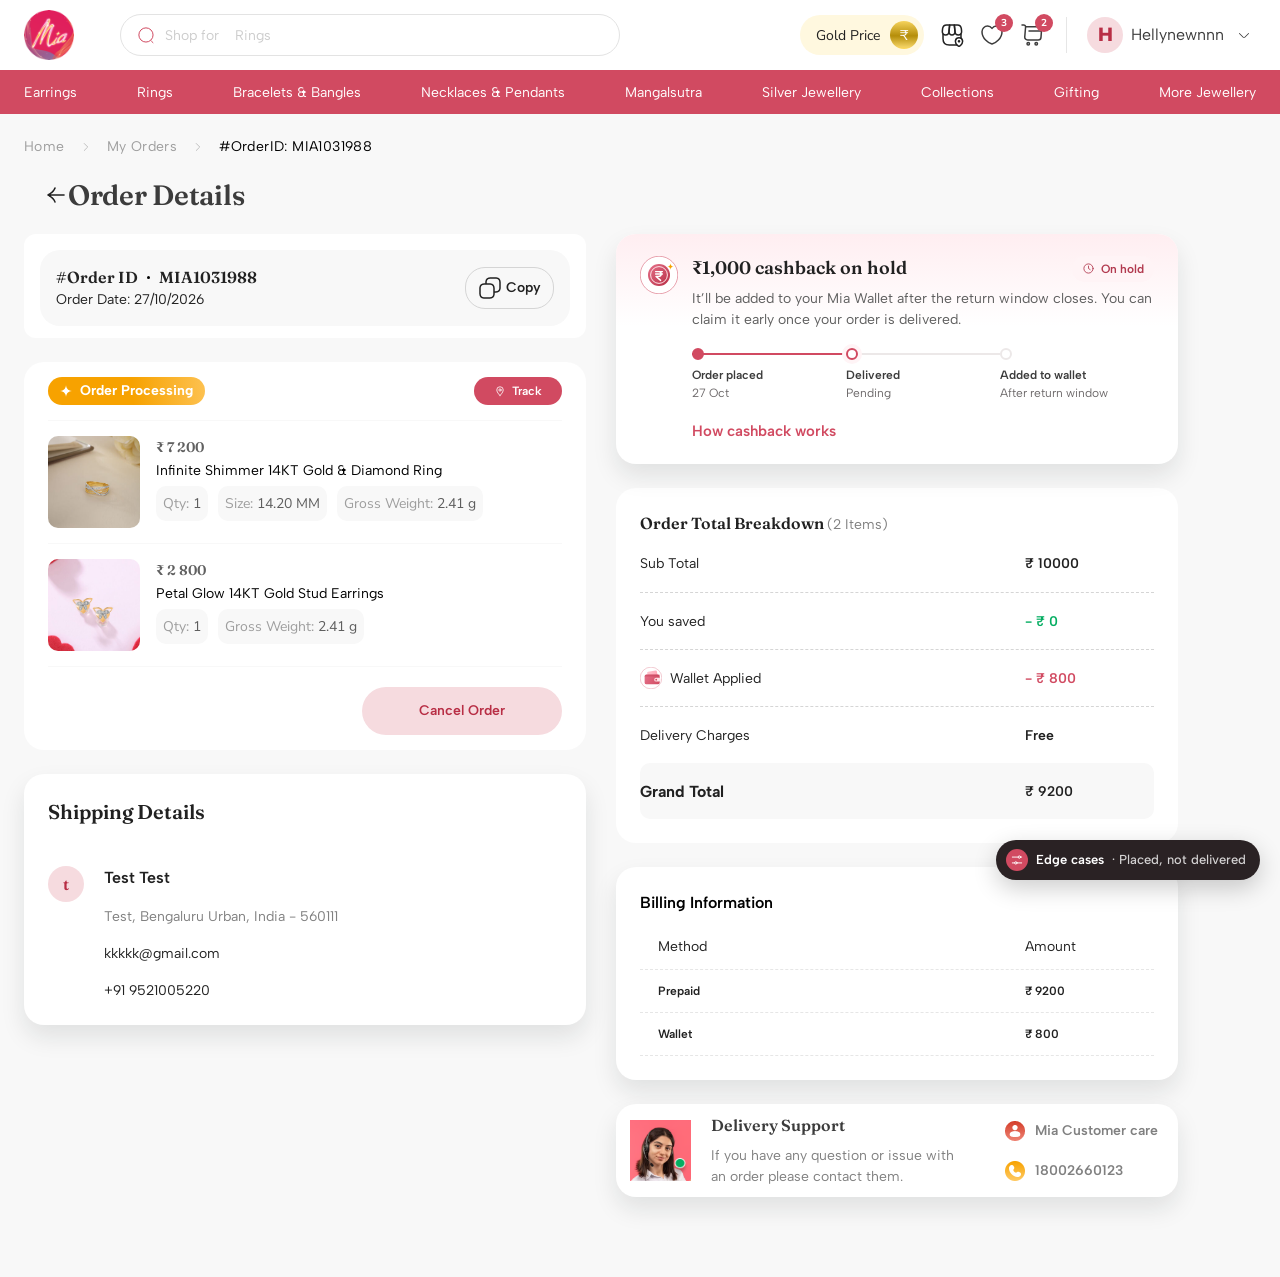
==== order-details.html @ 60a7fd8e "Add Mia Wallet and Cashback UI prototype (manual claim) Static HTML/CSS/JS prototype of the wallet a" ====
<!doctype html>
<html lang="en-IN">
<head>
  <meta charset="utf-8">
  <meta name="viewport" content="width=device-width, initial-scale=1, viewport-fit=cover">
  <title>Order details · Mia Wallet prototype</title>
  <link rel="preconnect" href="https://fonts.googleapis.com">
  <link rel="preconnect" href="https://fonts.gstatic.com" crossorigin>
  <link rel="stylesheet" href="assets/css/mia.css">
  <link rel="stylesheet" href="assets/css/site.css">
</head>
<body>
  <script src="assets/js/core.js"></script>
  <script src="assets/js/components.js"></script>
  <script src="assets/js/orders-data.js"></script>
  <script src="assets/js/pages/order-details.js"></script>
</body>
</html>
---- assets/css/mia.css ----
/* Mia Wallet & Cashback — UI prototype styles
   Tokens derived from stg.miabytanishq.com, flattened for a cleaner look. */

@import url("https://fonts.googleapis.com/css2?family=Albert+Sans:wght@400;500;600;700&family=Fraunces:opsz,wght@9..144,500;9..144,600&display=swap");

:root {
  --rose: #d14a61;
  --rose-700: #b23a4f;
  --rose-100: #ffe3e7;
  --rose-50: #fff4f6;

  --ink: #222222;
  --ink-2: #3c3c3c;
  --muted: #6e6a6b;
  --faint: #9a9596;
  --line: #ece8e8;
  --line-2: #f3f0f0;
  --canvas: #f8f8f8;
  --surface: #ffffff;

  --pos: #23744a;
  --pos-bg: #e9f5ee;
  --warn: #8a5a00;
  --warn-bg: #fdf3df;
  --warn-line: #f2dcae;
  --mute: #77716f;
  --mute-bg: #f1efee;
  --err: #c0292f;
  --err-bg: #fdeced;

  --f-display: "Fraunces", Georgia, serif;
  --f-ui: "Albert Sans", system-ui, -apple-system, "Segoe UI", sans-serif;

  --r-card: 20px;
  --r-inner: 14px;
  --r-pill: 999px;

  --s-1: 4px; --s-2: 8px; --s-3: 12px; --s-4: 16px; --s-5: 24px; --s-6: 32px; --s-7: 48px;

  --ease-out: cubic-bezier(.2, .8, .2, 1);
  --ease-in: cubic-bezier(.4, 0, 1, 1);
}

*, *::before, *::after { box-sizing: border-box; }
html { -webkit-text-size-adjust: 100%; }
body {
  margin: 0;
  font-family: var(--f-ui);
  font-size: 15px;
  line-height: 1.5;
  color: var(--ink);
  background: var(--canvas);
  font-feature-settings: "tnum" 0;
  -webkit-font-smoothing: antialiased;
}
img { max-width: 100%; display: block; }
a { color: var(--rose); text-decoration: none; }
a:hover { text-decoration: underline; text-underline-offset: 3px; }
button { font: inherit; color: inherit; }
:focus-visible { outline: 2px solid var(--rose); outline-offset: 2px; border-radius: 6px; }
.num { font-variant-numeric: tabular-nums; }
.sr-only { position: absolute; width: 1px; height: 1px; overflow: hidden; clip: rect(0 0 0 0); white-space: nowrap; }

h1, h2, h3, .display { font-family: var(--f-display); font-weight: 600; color: var(--ink-2); margin: 0; letter-spacing: -0.01em; }
h1 { font-size: 28px; line-height: 1.2; }
h2 { font-size: 20px; line-height: 1.3; }
h3 { font-size: 16px; line-height: 1.35; }
p { margin: 0; }
.eyebrow { font-size: 11px; font-weight: 600; letter-spacing: .12em; text-transform: uppercase; color: var(--muted); }
.muted { color: var(--muted); }
.faint { color: var(--faint); }
.small { font-size: 13px; }
.xs { font-size: 12px; }
.strong { font-weight: 600; }

/* ---------- Header ---------- */
.hdr { background: var(--surface); border-bottom: 1px solid var(--line); position: sticky; top: 0; z-index: 40; }
.hdr__in { max-width: 1240px; margin: 0 auto; padding: 12px 24px; display: flex; align-items: center; gap: 24px; }
.logo { display: inline-flex; align-items: center; justify-content: center; width: 44px; height: 44px; border-radius: 50%; background: var(--rose); color: #fff; font-family: var(--f-display); font-style: italic; font-weight: 600; font-size: 19px; text-decoration: none !important; flex: none; }
.hdr__search { flex: 1; max-width: 520px; display: flex; align-items: center; gap: 10px; height: 42px; padding: 0 16px; border: 1px solid var(--line); border-radius: var(--r-pill); color: var(--faint); font-size: 14px; }
.hdr__icons { margin-left: auto; display: flex; align-items: center; gap: 6px; }
.icon-btn { width: 42px; height: 42px; border-radius: 50%; display: inline-grid; place-items: center; border: 0; background: transparent; cursor: pointer; color: var(--ink-2); position: relative; }
.icon-btn:hover { background: var(--line-2); }
.icon-btn .dot { position: absolute; top: 6px; right: 6px; min-width: 16px; height: 16px; border-radius: 8px; background: var(--rose); color: #fff; font-size: 10px; font-weight: 700; display: grid; place-items: center; padding: 0 4px; }
.acct { position: relative; }
.acct__btn { display: flex; align-items: center; gap: 8px; height: 42px; padding: 0 8px 0 4px; border: 0; background: transparent; cursor: pointer; border-radius: var(--r-pill); }
.acct__btn:hover { background: var(--line-2); }
.avatar { width: 34px; height: 34px; border-radius: 50%; background: var(--rose-100); color: var(--rose); display: grid; place-items: center; font-weight: 600; }
.acct__menu { position: absolute; right: 0; top: calc(100% + 8px); width: 280px; background: var(--surface); border: 1px solid var(--line); border-radius: 16px; padding: 8px; box-shadow: 0 12px 32px rgba(23, 26, 33, .08); opacity: 0; visibility: hidden; transform: translateY(-4px); pointer-events: none; transition: opacity .15s var(--ease-out), transform .15s var(--ease-out), visibility 0s .15s; }
.acct__menu.is-open { opacity: 1; visibility: visible; transform: none; pointer-events: auto; transition-delay: 0s; }
.acct__menu a { display: flex; align-items: center; justify-content: space-between; gap: 12px; padding: 11px 12px; border-radius: 10px; color: var(--ink-2); font-size: 14px; text-decoration: none; }
.acct__menu a:hover { background: var(--canvas); }
.acct__menu hr { border: 0; border-top: 1px solid var(--line); margin: 6px 4px; }
.chip-bal { font-size: 13px; font-weight: 600; color: var(--rose); background: var(--rose-50); border-radius: var(--r-pill); padding: 2px 10px; font-variant-numeric: tabular-nums; }
.hdr__login { height: 40px; padding: 0 18px; border-radius: var(--r-pill); border: 1px solid var(--line); background: #fff; font-weight: 600; cursor: pointer; }

.navbar { background: var(--surface); border-bottom: 1px solid var(--line); }
.navbar__in { max-width: 1240px; margin: 0 auto; padding: 0 24px; display: flex; gap: 28px; height: 44px; align-items: center; overflow-x: auto; scrollbar-width: none; }
.navbar__in span { font-size: 14px; color: var(--ink-2); white-space: nowrap; }

/* ---------- Layout ---------- */
.wrap { max-width: 1240px; margin: 0 auto; padding: 20px 24px 96px; }
.crumbs { display: flex; gap: 8px; font-size: 13px; color: var(--muted); margin-bottom: 20px; flex-wrap: wrap; }
.crumbs a { color: var(--muted); }
.crumbs span[aria-current] { color: var(--ink-2); }
.acct-layout { display: grid; grid-template-columns: 300px 1fr; gap: 24px; align-items: start; }
.stack { display: grid; gap: 16px; }
.stack-sm { display: grid; gap: 8px; }
.row { display: flex; align-items: center; gap: 12px; }
.row-between { display: flex; align-items: center; justify-content: space-between; gap: 12px; }
.grid-2 { display: grid; grid-template-columns: 1.15fr 1fr; gap: 24px; align-items: start; }

/* Sidebar */
.side { background: var(--surface); border: 1px solid var(--line); border-radius: var(--r-card); padding: 16px; position: sticky; top: 92px; }
.hello { background: var(--rose); color: #fff; border-radius: 16px; padding: 18px 20px 22px; margin-bottom: 8px; }
.hello small { font-size: 13px; opacity: .85; }
.hello .display { color: #fff; font-size: 22px; margin-top: 2px; }
.side__nav a { display: flex; align-items: center; gap: 12px; padding: 13px 10px; border-radius: 12px; color: var(--ink-2); font-size: 15px; text-decoration: none; }
.side__nav a + a { border-top: 1px solid var(--line-2); }
.side__nav a:hover { background: var(--canvas); }
.side__nav a[aria-current="page"] { color: var(--rose); font-weight: 600; }
.side__nav .ico { width: 34px; height: 34px; border-radius: 50%; background: var(--rose-50); color: var(--rose); display: grid; place-items: center; flex: none; }
.side__nav .chip-bal { margin-left: auto; }
.m-acctnav { display: none; }

/* ---------- Cards ---------- */
.card { background: var(--surface); border: 1px solid var(--line); border-radius: var(--r-card); padding: 24px; }
.card--flush { padding: 0; overflow: hidden; }
.card__hd { display: flex; align-items: center; justify-content: space-between; gap: 12px; margin-bottom: 16px; }
.card__sec { padding: 20px 24px; }
.card__sec + .card__sec { border-top: 1px solid var(--line-2); }
.divider { border: 0; border-top: 1px solid var(--line-2); margin: 16px 0; }
.page-title { display: flex; align-items: center; justify-content: space-between; gap: 16px; }

/* ---------- Buttons ---------- */
.btn { display: inline-flex; align-items: center; justify-content: center; gap: 8px; height: 46px; padding: 0 24px; border-radius: var(--r-pill); border: 1px solid transparent; font-family: var(--f-ui); font-size: 15px; font-weight: 600; cursor: pointer; text-decoration: none !important; transition: background-color .15s var(--ease-out), color .15s var(--ease-out), border-color .15s var(--ease-out), transform .1s; white-space: nowrap; }
.btn:active { transform: scale(.985); }
.btn--primary { background: var(--rose); color: #fff; }
.btn--primary:hover { background: var(--rose-700); }
.btn--soft { background: var(--rose-100); color: var(--rose); }
.btn--soft:hover { background: #ffd5db; }
.btn--ghost { background: transparent; color: var(--ink-2); border-color: var(--line); }
.btn--ghost:hover { border-color: #d9d3d3; background: var(--canvas); }
.btn--block { width: 100%; }
.btn--sm { height: 36px; padding: 0 16px; font-size: 14px; }
.btn[disabled], .btn[aria-disabled="true"] { opacity: .45; cursor: not-allowed; transform: none; }
.btn .spin { width: 16px; height: 16px; border: 2px solid currentColor; border-right-color: transparent; border-radius: 50%; animation: spin .7s linear infinite; }
@keyframes spin { to { transform: rotate(360deg); } }
.link { background: none; border: 0; padding: 0; color: var(--rose); font-weight: 600; cursor: pointer; font-size: inherit; text-decoration: none; }
.link:hover { text-decoration: underline; text-underline-offset: 3px; }
.link--muted { color: var(--ink-2); }

/* ---------- Badges / chips ---------- */
.badge { display: inline-flex; align-items: center; gap: 6px; height: 26px; padding: 0 10px; border-radius: var(--r-pill); font-size: 12px; font-weight: 600; white-space: nowrap; }
.badge svg { width: 13px; height: 13px; }
.badge--neutral { background: var(--rose-50); color: var(--rose-700); }
.badge--pos { background: var(--pos-bg); color: var(--pos); }
.badge--warn { background: var(--warn-bg); color: var(--warn); }
.badge--mute { background: var(--mute-bg); color: var(--mute); }
.badge--info { background: #eef2f8; color: #3b5276; }
.badge--status { background: #fff3dc; color: #a05b00; }
.tag { display: inline-flex; align-items: center; height: 22px; padding: 0 8px; border-radius: 6px; font-size: 11px; font-weight: 700; letter-spacing: .02em; }
.tag--wallet { background: var(--rose); color: #fff; }
.tag--offer { background: #f3ecff; color: #6a3fb5; }
.tag--disc { background: var(--pos-bg); color: var(--pos); }
.tag--coupon { background: #eef2f8; color: #3b5276; }
.tag--plain { background: var(--mute-bg); color: var(--mute); }

/* ---------- Notices ---------- */
.note { display: flex; gap: 10px; align-items: flex-start; padding: 12px 14px; border-radius: var(--r-inner); font-size: 14px; line-height: 1.45; }
.note svg { flex: none; width: 18px; height: 18px; margin-top: 1px; }
.note--info { background: var(--canvas); color: var(--ink-2); }
.note--warn { background: var(--warn-bg); color: #6b4600; }
.note--pos { background: var(--pos-bg); color: #1c5c3b; }
.note--err { background: var(--err-bg); color: #8f1f24; }
.note--rose { background: var(--rose-50); color: var(--ink-2); }
.note .x { margin-left: auto; background: none; border: 0; cursor: pointer; color: inherit; opacity: .6; padding: 0 2px; }

/* ---------- Key-value lines ---------- */
.kv { display: flex; justify-content: space-between; align-items: baseline; gap: 16px; padding: 12px 0; font-size: 15px; }
.kv + .kv { border-top: 1px dashed var(--line); }
.kv dt, .kv .k { color: var(--ink-2); }
.kv dd, .kv .v { margin: 0; font-variant-numeric: tabular-nums; font-weight: 500; text-align: right; }
.kv--total { background: var(--canvas); border-radius: 12px; padding: 14px 16px; margin-top: 8px; border: 0 !important; font-weight: 600; }
.kv--total .v { font-weight: 700; font-size: 17px; }
.kv .v.pos { color: var(--pos); }
.kv .v.rose { color: var(--rose); }

/* ---------- Money hero ---------- */
.money-xl { font-family: var(--f-display); font-weight: 600; font-size: 44px; line-height: 1.05; letter-spacing: -0.02em; color: var(--ink); font-variant-numeric: tabular-nums; }
.money-lg { font-family: var(--f-display); font-weight: 600; font-size: 24px; letter-spacing: -0.01em; font-variant-numeric: tabular-nums; }

/* ---------- Wallet page ---------- */
.w-hero { display: grid; grid-template-columns: 1fr auto; gap: 24px; align-items: end; }
.w-hero__meta { display: flex; gap: 24px; flex-wrap: wrap; }
.w-stat { padding-left: 16px; border-left: 1px solid var(--line); }
.w-stat .money-lg { font-size: 20px; }
.secure { display: inline-flex; align-items: center; gap: 6px; font-size: 11px; font-weight: 700; letter-spacing: .14em; color: var(--pos); }
.tabs { display: flex; gap: 4px; padding: 4px; background: var(--canvas); border-radius: var(--r-pill); width: max-content; max-width: 100%; }
.tab { height: 40px; padding: 0 18px; border: 0; border-radius: var(--r-pill); background: transparent; cursor: pointer; font-weight: 600; font-size: 14px; color: var(--muted); white-space: nowrap; }
.tab[aria-selected="true"] { background: var(--surface); color: var(--ink); box-shadow: 0 1px 2px rgba(0,0,0,.06), 0 0 0 1px var(--line); }
.list { list-style: none; margin: 0; padding: 0; }
.li { display: flex; align-items: center; gap: 14px; padding: 14px 0; }
.li + .li { border-top: 1px solid var(--line-2); }
.li__ico { width: 40px; height: 40px; border-radius: 12px; display: grid; place-items: center; flex: none; background: var(--canvas); color: var(--ink-2); }
.li__ico.pos { background: var(--pos-bg); color: var(--pos); }
.li__ico.rose { background: var(--rose-50); color: var(--rose); }
.li__ico.warn { background: var(--warn-bg); color: var(--warn); }
.li__ico.mute { background: var(--mute-bg); color: var(--mute); }
.li__main { flex: 1; min-width: 0; }
.li__title { font-weight: 600; font-size: 15px; color: var(--ink); }
.li__sub { font-size: 13px; color: var(--muted); margin-top: 2px; }
.li__end { text-align: right; flex: none; }
.amt { font-weight: 600; font-variant-numeric: tabular-nums; white-space: nowrap; }
.amt.pos { color: var(--pos); }
.amt.mute { color: var(--faint); text-decoration: line-through; text-decoration-thickness: 1px; }
.sec-hd { display: flex; align-items: baseline; justify-content: space-between; gap: 12px; }
.sec-hd h2 { font-size: 18px; }
.pending-group { border: 1px solid var(--line); border-radius: 16px; padding: 4px 16px; }
.pending-group--warn { border-color: var(--warn-line); background: #fffcf6; }
.empty { text-align: center; padding: 48px 24px; }
.empty__art { width: 96px; height: 96px; margin: 0 auto 16px; border-radius: 50%; background: var(--rose-50); display: grid; place-items: center; color: var(--rose); }
.empty__art svg { width: 44px; height: 44px; }
.acc { border-top: 1px solid var(--line-2); }
.acc summary { list-style: none; cursor: pointer; display: flex; align-items: center; justify-content: space-between; padding: 16px 0; font-weight: 600; }
.acc summary::-webkit-details-marker { display: none; }
.acc summary svg { transition: transform .2s var(--ease-out); }
.acc[open] summary svg { transform: rotate(180deg); }
.acc dl { margin: 0 0 12px; display: grid; gap: 12px; }
.acc dt { font-weight: 600; font-size: 14px; }
.acc dd { margin: 2px 0 0; font-size: 14px; color: var(--muted); }

/* Credit rows */
.credit { display: grid; grid-template-columns: 1fr auto; gap: 4px 16px; padding: 16px 0; }
.credit + .credit { border-top: 1px solid var(--line-2); }
.credit--projected { opacity: .7; }
.credit--projected .money-lg { color: var(--muted); }
.credit--expired .money-lg { color: var(--faint); }
.bar { height: 4px; background: var(--line-2); border-radius: 2px; overflow: hidden; margin-top: 8px; grid-column: 1 / -1; }
.bar i { display: block; height: 100%; background: var(--rose); border-radius: 2px; }

/* ---------- Cashback block (order details) ---------- */
.cb { border-radius: var(--r-card); padding: 20px; border: 1px solid var(--line); background: var(--surface); }
.cb__hd { display: flex; align-items: flex-start; gap: 14px; }
.cb__ico { width: 44px; height: 44px; border-radius: 14px; display: grid; place-items: center; flex: none; }
.cb--hold .cb__ico { background: var(--rose-50); color: var(--rose); }
.cb--paused { background: #fffcf6; border-color: var(--warn-line); }
.cb--paused .cb__ico { background: var(--warn-bg); color: var(--warn); }
.cb--credited .cb__ico { background: var(--pos-bg); color: var(--pos); }
.cb--voided .cb__ico { background: var(--mute-bg); color: var(--mute); }
.cb__title { font-family: var(--f-display); font-weight: 600; font-size: 19px; color: var(--ink); }
.cb__body { margin-top: 4px; color: var(--muted); font-size: 14px; }
.cb__actions { display: flex; gap: 12px; align-items: center; margin-top: 16px; flex-wrap: wrap; padding-left: 58px; }
.timeline { display: grid; grid-template-columns: repeat(3, 1fr); gap: 0; margin: 18px 0 2px; padding-left: 58px; }
.tl { position: relative; padding-top: 18px; font-size: 12px; color: var(--muted); }
.tl::before { content: ""; position: absolute; top: 5px; left: 0; right: 0; height: 2px; background: var(--line); }
.tl::after { content: ""; position: absolute; top: 0; left: 0; width: 12px; height: 12px; border-radius: 50%; background: var(--surface); border: 2px solid var(--line); }
.tl.done::before, .tl.done::after { background: var(--rose); border-color: var(--rose); }
.tl.now::after { background: var(--surface); border-color: var(--rose); box-shadow: 0 0 0 4px var(--rose-50); }
.tl:last-child::before { right: auto; width: 0; }
.tl b { display: block; color: var(--ink-2); font-weight: 600; }

/* ---------- Order cards ---------- */
.ocard { background: var(--surface); border: 1px solid var(--line); border-radius: var(--r-card); overflow: hidden; }
.ocard__top { display: flex; gap: 16px; padding: 20px; align-items: center; }
.thumb { width: 72px; height: 72px; border-radius: 12px; flex: none; background: linear-gradient(135deg, #f6e6e2, #ead1cb); display: grid; place-items: center; color: #b78b7e; overflow: hidden; }
.thumb svg { width: 34px; height: 34px; opacity: .7; }
.thumb--lg { width: 88px; height: 88px; }
.thumb--silver { background: linear-gradient(135deg, #eef0f2, #d9dde2); color: #8a929b; }
.thumb--coin { background: linear-gradient(135deg, #fbefd2, #f0d79a); color: #b48a2a; }
.ocard__cb { display: flex; align-items: center; gap: 10px; padding: 12px 20px; background: var(--canvas); font-size: 14px; border-top: 1px solid var(--line-2); flex-wrap: wrap; }
.ocard__cb svg { width: 16px; height: 16px; flex: none; }
.ocard__ft { display: flex; justify-content: flex-end; padding: 12px 20px; border-top: 1px solid var(--line-2); }
.spec-pill { display: inline-flex; align-items: center; height: 30px; padding: 0 12px; border-radius: 10px; background: var(--canvas); font-size: 13px; color: var(--muted); }
.spec-pill b { color: var(--ink-2); font-weight: 500; margin-left: 4px; }
.item { display: flex; gap: 16px; padding: 16px 0; }
.item + .item { border-top: 1px solid var(--line-2); }
.item__main { flex: 1; min-width: 0; }
.item__name { font-size: 15px; color: var(--ink); }
.item__price { font-family: var(--f-display); font-weight: 600; font-size: 16px; }

/* ---------- Cart ---------- */
.ctile { display: flex; gap: 16px; padding: 18px; background: var(--surface); border: 1px solid var(--line); border-radius: var(--r-card); }
.ctile__img { width: 112px; height: 112px; border-radius: 14px; }
.qty { display: inline-flex; align-items: center; gap: 4px; border: 1px solid var(--line); border-radius: var(--r-pill); padding: 2px; }
.qty button { width: 32px; height: 32px; border-radius: 50%; border: 0; background: transparent; cursor: pointer; font-size: 18px; color: var(--ink-2); }
.qty button:hover { background: var(--canvas); }
.qty span { min-width: 20px; text-align: center; font-variant-numeric: tabular-nums; }
.ws { border: 1px solid var(--line); border-radius: var(--r-card); background: var(--surface); padding: 18px 20px; }
.ws--applied { border-color: #f1c4cc; background: var(--rose-50); }
.ws__row { display: flex; gap: 14px; align-items: center; }
.ws__ico { width: 44px; height: 44px; border-radius: 14px; background: var(--rose-50); color: var(--rose); display: grid; place-items: center; flex: none; }
.ws--applied .ws__ico { background: var(--rose); color: #fff; }
.ws__main { flex: 1; min-width: 0; }
.ws__title { font-weight: 600; font-size: 15px; }
.ws__sub { font-size: 13px; color: var(--muted); margin-top: 1px; }
.ws__extra { margin-top: 12px; display: grid; gap: 10px; }
.skel { background: linear-gradient(90deg, var(--line-2) 0%, #faf8f8 50%, var(--line-2) 100%); background-size: 200% 100%; animation: shimmer 1.2s ease-in-out infinite; border-radius: 8px; }
@keyframes shimmer { 0% { background-position: 200% 0; } 100% { background-position: -200% 0; } }
.coupon-input { display: flex; gap: 8px; }
.input { height: 48px; width: 100%; border: 1px solid var(--line); background: var(--canvas); border-radius: var(--r-pill); padding: 0 18px; font: inherit; font-size: 16px; color: var(--ink); }
.input:focus { outline: none; border-color: var(--rose); background: #fff; box-shadow: 0 0 0 3px var(--rose-50); }
.field-err { color: var(--err); font-size: 13px; margin-top: 6px; min-height: 0; }
.paybar { position: sticky; bottom: 0; background: var(--surface); border-top: 1px solid var(--line); padding: 14px 24px; display: none; }

/* Radio cards */
.rcard { display: flex; gap: 12px; align-items: flex-start; padding: 14px 16px; border: 1px solid var(--line); border-radius: var(--r-inner); cursor: pointer; background: #fff; }
.rcard:has(input:checked) { border-color: var(--rose); background: var(--rose-50); }
.rcard input { accent-color: var(--rose); margin-top: 3px; width: 18px; height: 18px; }
.rcard[aria-disabled="true"] { opacity: .55; cursor: not-allowed; background: var(--canvas); }
.check { display: flex; gap: 14px; align-items: center; padding: 14px 0; }
.check + .check { border-top: 1px solid var(--line-2); }
.check input { width: 20px; height: 20px; accent-color: var(--rose); flex: none; }
.check.is-disabled { opacity: .6; }

/* Stepper */
.steps { display: flex; gap: 8px; align-items: center; margin-bottom: 20px; flex-wrap: wrap; }
.step { display: flex; align-items: center; gap: 8px; font-size: 13px; color: var(--muted); }
.step i { width: 24px; height: 24px; border-radius: 50%; display: grid; place-items: center; font-style: normal; font-size: 12px; font-weight: 700; background: var(--line-2); color: var(--muted); }
.step.on { color: var(--ink); font-weight: 600; }
.step.on i { background: var(--rose); color: #fff; }
.step.done i { background: var(--rose-100); color: var(--rose); }
.step-sep { width: 28px; height: 1px; background: var(--line); }

/* Refund summary */
.rs { border: 1px solid var(--line); border-radius: var(--r-card); overflow: hidden; }
.rs__hd { padding: 16px 20px; border-bottom: 1px solid var(--line-2); display: flex; justify-content: space-between; align-items: center; }
.rs__bd { padding: 4px 20px 8px; }
.rs__cb { padding: 14px 20px; background: var(--canvas); display: grid; gap: 4px; font-size: 14px; }
.rs__flow { display: inline-flex; align-items: center; gap: 8px; font-weight: 600; font-variant-numeric: tabular-nums; }
.rs__flow s { color: var(--faint); font-weight: 500; }

/* ---------- Banner (confirmation) ---------- */
.banner { display: grid; grid-template-columns: auto 1fr; gap: 16px; padding: 22px; border-radius: var(--r-card); background: var(--rose-50); border: 1px solid #f6d6dc; }
.banner__ico { width: 48px; height: 48px; border-radius: 16px; background: var(--rose); color: #fff; display: grid; place-items: center; }
.success-hero { text-align: center; padding: 36px 24px 28px; }
.success-hero .tick { width: 64px; height: 64px; border-radius: 50%; margin: 0 auto 14px; background: var(--pos-bg); color: var(--pos); display: grid; place-items: center; }

/* ---------- Modal / sheet ---------- */
.ov { position: fixed; inset: 0; background: rgba(28, 22, 24, .42); z-index: 80; display: grid; place-items: center; padding: 24px; opacity: 0; transition: opacity .2s var(--ease-out); }
.ov.is-in { opacity: 1; }
.dlg { width: 100%; max-width: 460px; max-height: calc(100vh - 48px); overflow: auto; background: var(--surface); border-radius: 24px; padding: 28px; position: relative; transform: translateY(8px) scale(.98); transition: transform .25s var(--ease-out); }
.ov.is-in .dlg { transform: none; }
.dlg__x { position: absolute; top: 16px; right: 16px; width: 36px; height: 36px; border-radius: 50%; border: 0; background: var(--canvas); cursor: pointer; display: grid; place-items: center; }
.dlg__x:hover { background: var(--line); }
.dlg h2 { font-size: 22px; padding-right: 36px; }
.dlg__actions { display: grid; gap: 10px; margin-top: 22px; }
.dlg__grab { display: none; }
.amount-field { display: flex; align-items: center; height: 60px; border: 1.5px solid var(--line); border-radius: 16px; padding: 0 16px; background: #fff; transition: border-color .15s, box-shadow .15s; }
.amount-field:focus-within { border-color: var(--rose); box-shadow: 0 0 0 3px var(--rose-50); }
.amount-field.is-err { border-color: var(--err); box-shadow: 0 0 0 3px var(--err-bg); }
.amount-field span { font-family: var(--f-display); font-size: 24px; color: var(--muted); margin-right: 6px; }
.amount-field input { border: 0; outline: 0; font-family: var(--f-display); font-size: 26px; font-weight: 600; width: 100%; background: transparent; color: var(--ink); font-variant-numeric: tabular-nums; }
.amount-field input[readonly] { color: var(--muted); }
.chip-btn { height: 32px; padding: 0 14px; border-radius: var(--r-pill); border: 1px solid var(--rose); background: #fff; color: var(--rose); font-size: 13px; font-weight: 600; cursor: pointer; }
.chip-btn:hover { background: var(--rose-50); }
.warn-box { display: flex; gap: 12px; padding: 14px 16px; border-radius: 14px; background: var(--warn-bg); color: #5f3e00; font-size: 14px; }
.warn-box svg { flex: none; width: 20px; height: 20px; margin-top: 1px; color: var(--warn); }

/* ---------- Toast ---------- */
.toasts { position: fixed; left: 50%; bottom: 28px; transform: translateX(-50%); z-index: 120; display: grid; gap: 8px; pointer-events: none; }
.toast { background: #2a2224; color: #fff; padding: 12px 18px; border-radius: var(--r-pill); font-size: 14px; font-weight: 500; display: flex; gap: 8px; align-items: center; box-shadow: 0 8px 24px rgba(0,0,0,.18); animation: toast-in .25s var(--ease-out); }
.toast svg { width: 16px; height: 16px; color: #8fe0b2; }
@keyframes toast-in { from { opacity: 0; transform: translateY(8px); } }

/* ---------- PDP ---------- */
.pdp { display: grid; grid-template-columns: 1.1fr 1fr; gap: 40px; align-items: start; }
.pdp__img { aspect-ratio: 1 / 1; border-radius: 24px; background: linear-gradient(135deg, #f7ebe7, #ecd6cf); display: grid; place-items: center; color: #c19a8e; }
.pdp__img svg { width: 120px; height: 120px; opacity: .55; }
.pdp__img--coin { background: linear-gradient(135deg, #fbf1d8, #efd49a); color: #b48a2a; }
.pdp__price { font-family: var(--f-display); font-weight: 600; font-size: 30px; }
.earn { display: flex; gap: 12px; align-items: center; padding: 12px 14px; border-radius: 14px; background: var(--rose-50); }
.earn svg { color: var(--rose); flex: none; }

/* ---------- Edge case pill (dev) ---------- */
.dev { position: fixed; right: 20px; bottom: 20px; z-index: 200; font-family: var(--f-ui); }
.dev__pill { display: flex; align-items: center; gap: 8px; height: 40px; padding: 0 14px 0 10px; border-radius: var(--r-pill); border: 0; background: #2a2224; color: #fff; font-size: 13px; font-weight: 600; cursor: pointer; box-shadow: 0 8px 24px rgba(0,0,0,.2); max-width: min(360px, calc(100vw - 40px)); }
.dev__pill > span:nth-child(2) { white-space: nowrap; flex: none; }
.dev__pill .lbl { overflow: hidden; text-overflow: ellipsis; white-space: nowrap; font-weight: 500; opacity: .8; }
.dev__dot { width: 22px; height: 22px; border-radius: 50%; background: var(--rose); display: grid; place-items: center; flex: none; }
.dev__panel { position: absolute; right: 0; bottom: 52px; width: 340px; max-width: calc(100vw - 40px); background: #fff; border: 1px solid var(--line); border-radius: 18px; padding: 16px; box-shadow: 0 16px 48px rgba(0,0,0,.16); display: none; }
.dev.is-open .dev__panel { display: block; animation: toast-in .2s var(--ease-out); }
.dev__panel label { display: block; font-size: 11px; font-weight: 700; letter-spacing: .08em; text-transform: uppercase; color: var(--muted); margin: 12px 0 6px; }
.dev__panel label:first-of-type { margin-top: 4px; }
.dev__panel select { width: 100%; height: 40px; border: 1px solid var(--line); border-radius: 12px; padding: 0 10px; font: inherit; font-size: 14px; background: var(--canvas); color: var(--ink); cursor: pointer; }
.dev__panel select:focus { outline: 2px solid var(--rose); outline-offset: 1px; }
.dev__nav { display: flex; gap: 8px; margin-top: 14px; }
.dev__nav button { flex: 1; height: 36px; border-radius: 10px; border: 1px solid var(--line); background: #fff; cursor: pointer; font-size: 13px; font-weight: 600; }
.dev__nav button:hover { background: var(--canvas); }
.dev__desc { margin-top: 12px; font-size: 12.5px; color: var(--muted); line-height: 1.45; padding: 10px 12px; background: var(--canvas); border-radius: 10px; }
.dev__evt { margin-top: 8px; font: 11px/1.4 ui-monospace, SFMono-Regular, Menlo, monospace; color: var(--faint); word-break: break-all; }
.dev__hd { display: flex; align-items: center; justify-content: space-between; }
.dev__hd b { font-size: 14px; }
.dev__hd kbd { font: 11px ui-monospace, Menlo, monospace; background: var(--canvas); border: 1px solid var(--line); border-radius: 5px; padding: 1px 5px; color: var(--muted); }

/* ---------- Hub ---------- */
.hub-grid { display: grid; grid-template-columns: repeat(auto-fill, minmax(260px, 1fr)); gap: 16px; }
.hub-card { display: block; background: #fff; border: 1px solid var(--line); border-radius: var(--r-card); padding: 20px; color: var(--ink); text-decoration: none !important; transition: border-color .15s, transform .15s var(--ease-out); }
.hub-card:hover { border-color: #f1c4cc; transform: translateY(-2px); }
.hub-card h3 { font-size: 18px; margin: 10px 0 4px; }
.hub-card .badge { height: 22px; font-size: 11px; }

/* ---------- Responsive ---------- */
@media (max-width: 1024px) {
  .acct-layout { grid-template-columns: 1fr; }
  .side { display: none; }
  .m-acctnav { display: flex; gap: 8px; overflow-x: auto; margin: -4px -24px 16px; padding: 0 24px 4px; scrollbar-width: none; }
  .m-acctnav a { flex: none; height: 36px; padding: 0 14px; border-radius: var(--r-pill); border: 1px solid var(--line); background: #fff; color: var(--ink-2); font-size: 14px; display: inline-flex; align-items: center; gap: 8px; text-decoration: none; }
  .m-acctnav a[aria-current="page"] { border-color: var(--rose); color: var(--rose); background: var(--rose-50); font-weight: 600; }
  .grid-2 { grid-template-columns: 1fr; }
  .pdp { grid-template-columns: 1fr; gap: 24px; }
  .od { gap: 16px; }
  .od > .stack { display: contents; }
  .od .cb, .od .s-cb { order: -1; }
}
@media (max-width: 640px) {
  body { font-size: 14px; }
  .hdr__in { padding: 10px 16px; gap: 12px; }
  .hdr__search, .navbar, .acct__btn .acct__name { display: none; }
  .wrap { padding: 16px 16px 120px; }
  .m-acctnav { margin: -4px -16px 14px; padding: 0 16px 4px; }
  .card { padding: 18px; border-radius: 18px; }
  .card__sec { padding: 16px 18px; }
  h1 { font-size: 24px; }
  .money-xl { font-size: 38px; }
  .w-hero { grid-template-columns: 1fr; }
  .w-stat { padding-left: 0; border-left: 0; }
  .tabs { width: 100%; }
  .tab { flex: 1; padding: 0 10px; font-size: 13px; }
  .cb__actions, .timeline { padding-left: 0; }
  .ctile__img { width: 84px; height: 84px; }
  .ov { place-items: end center; padding: 0; }
  .dlg { max-width: none; border-radius: 24px 24px 0 0; padding: 12px 20px calc(24px + env(safe-area-inset-bottom)); transform: translateY(100%); transition: transform .3s var(--ease-out); max-height: 92vh; }
  .dlg__grab { display: block; width: 40px; height: 4px; border-radius: 2px; background: var(--line); margin: 0 auto 16px; }
  .dlg__x { top: 14px; }
  .dev { right: 12px; bottom: 12px; }
  .dev__pill .lbl { display: none; }
  .paybar { display: flex; }
  .toasts { bottom: 84px; width: calc(100% - 32px); }
  .toast { justify-content: center; }
}
@media (prefers-reduced-motion: reduce) {
  *, *::before, *::after { animation-duration: .01ms !important; transition-duration: .01ms !important; }
}
body:has(.ov) .dev { display: none; }

/* Wallet hero tiles: total balance with available, on hold, paused and expiring */
.w-tiles { display: grid; grid-template-columns: repeat(auto-fit, minmax(170px, 1fr)); gap: 12px; margin-top: 20px; }
.w-tile { border-radius: 16px; padding: 14px 16px; background: var(--canvas); display: flex; flex-direction: column; gap: 2px; min-width: 0; }
.w-tile__hd { display: flex; align-items: center; gap: 6px; font-size: 12px; font-weight: 600; color: var(--muted); }
.w-tile__v { font-family: var(--f-display); font-weight: 600; font-size: 22px; color: var(--ink); margin-top: 4px; }
.w-tile__s { font-size: 12px; color: var(--muted); }
.w-tile__btn { margin-top: 10px; align-self: flex-start; }
.w-tile.avail { background: var(--pos-bg); }
.w-tile.avail .w-tile__hd { color: var(--pos); }
.w-tile.hold { background: var(--rose-50); border: 1px dashed #f1c2cb; }
.w-tile.hold .w-tile__hd { color: var(--rose); }
.w-tile.paused { background: var(--warn-bg); }
.w-tile.paused .w-tile__hd { color: var(--warn); }
.w-tile.exp .w-tile__hd { color: #8a5a00; }

/* On-hold order picker and cards */
.dlg--wide { max-width: 600px; }
.hoc-list { display: grid; gap: 12px; margin-top: 16px; }
.hoc { border: 1px solid var(--line); border-radius: 18px; padding: 16px; background: #fff; display: grid; gap: 12px; }
.hoc.is-off { background: var(--canvas); }
.hoc__top { display: flex; justify-content: space-between; align-items: flex-start; gap: 12px; }
.hoc__no { font-weight: 700; font-size: 15px; color: var(--ink); }
.hoc__meta { font-size: 13px; color: var(--muted); margin-top: 2px; }
.hoc__amt { text-align: right; font-family: var(--f-display); font-weight: 600; font-size: 22px; line-height: 1.1; color: var(--rose); }
.hoc.is-off .hoc__amt { color: var(--ink-2); }
.hoc__amt small { display: block; font-family: var(--f-ui); font-size: 11px; font-weight: 600; color: var(--muted); }
.hoc__items { display: flex; align-items: center; gap: 12px; }
.hoc__thumbs { display: flex; flex: none; }
.hoc__thumbs img, .hoc__more { width: 48px; height: 48px; border-radius: 12px; object-fit: cover; border: 2px solid #fff; background: var(--line-2); }
.hoc__thumbs img + img, .hoc__thumbs img + .hoc__more { margin-left: -14px; }
.hoc__more { display: grid; place-items: center; font-size: 12px; font-weight: 700; color: var(--muted); }
.hoc__names { font-size: 13px; color: var(--ink-2); line-height: 1.4; display: -webkit-box; -webkit-line-clamp: 2; -webkit-box-orient: vertical; overflow: hidden; }
.hoc__ft { display: flex; align-items: center; justify-content: space-between; gap: 12px; padding-top: 12px; border-top: 1px dashed var(--line); }
.hoc__st { display: flex; gap: 6px; align-items: flex-start; font-size: 12.5px; color: var(--muted); line-height: 1.4; }
.hoc__st svg { flex: none; margin-top: 1px; }
.hoc__st b { color: var(--ink-2); }
.hoc__cta { flex: none; text-decoration: none !important; display: inline-flex; align-items: center; }

/* Items listed inside the claim consent modal */
.claim-items { margin-top: 16px; border: 1px solid var(--line); border-radius: 16px; padding: 12px 14px; }
.claim-items__hd { font-size: 12px; font-weight: 700; letter-spacing: .04em; text-transform: uppercase; color: var(--muted); margin-bottom: 4px; }
.claim-item { display: flex; gap: 12px; align-items: center; padding: 8px 0; }
.claim-item + .claim-item { border-top: 1px solid var(--line-2); }
.claim-item img { width: 44px; height: 44px; border-radius: 10px; object-fit: cover; flex: none; }
.claim-item__n { font-size: 14px; color: var(--ink); }
.claim-item__s { font-size: 12px; color: var(--muted); margin-top: 1px; }
.claim-items__ft { font-size: 12px; color: var(--muted); padding-top: 8px; border-top: 1px solid var(--line-2); }

/* Order page reached from a Claim entry point */
.claim-ctx { display: flex; gap: 14px; align-items: flex-start; padding: 16px 18px; border-radius: 16px; background: #fff7f8; border: 1px dashed #f1c2cb; margin-bottom: 20px; }
.claim-ctx > svg { color: var(--rose); flex: none; margin-top: 2px; }
.claim-ctx__t { font-weight: 700; color: var(--ink); }
.claim-ctx__b { font-size: 14px; color: var(--muted); margin-top: 2px; }
.claim-ctx__a { margin-left: auto; flex: none; white-space: nowrap; }
.claim-ctx.done { background: var(--pos-bg); border-color: #bfe3cc; }
.claim-ctx.done > svg { color: var(--pos); }
.s-cb.is-focus { box-shadow: 0 0 0 3px var(--rose), var(--s-shadow); }
.s-li.is-focus { background: #fff7f8; border-radius: 12px; }
@media (max-width: 640px) {
  .hoc__ft { flex-direction: column; align-items: stretch; }
  .hoc__cta { justify-content: center; }
  .claim-ctx { flex-wrap: wrap; }
  .claim-ctx__a { margin-left: 0; }
}
---- assets/css/site.css ----
/* Replica of stg.miabytanishq.com chrome, cart, order history and order details.
   Values measured from the live site at 1440px (computed styles). */

@import url("https://fonts.googleapis.com/css2?family=Questrial&family=Nunito+Sans:wght@400;600;700&family=Albert+Sans:wght@400;500;600;700;800&display=swap");

:root {
  --s-rose: #d14a61;
  --s-rose-dk: #b82e45;
  --s-rose-soft: #ffe3e7;
  --s-rose-soft2: #f6dbdf;
  --s-canvas: #f8f8f8;
  --s-ink: #212121;
  --s-ink2: #3c3c3c;
  --s-grey: #5e5e5e;
  --s-grey2: #808080;
  --s-grey3: #9e9e9e;
  --s-green: #27ba4f;
  --s-green2: #04ad61;
  --s-shadow: 0 12px 24px rgba(23, 26, 33, 0.1);
  --s-shadow2: 0 4px 16px rgba(0, 0, 0, 0.12);
}

body.site { background: var(--s-canvas); font-family: "Albert Sans", sans-serif; color: #222; }
body.site .wrap { max-width: none; padding: 0; }

/* ---------- Header (70px) + nav (44px) ---------- */
.s-hdr { background: #fff; position: sticky; top: 0; z-index: 40; }
.s-hdr__in { max-width: 1290px; margin: 0 auto; height: 70px; display: flex; align-items: center; padding: 0 7px; }
.s-logo img { width: 50px; height: 50px; display: block; }
.s-search { margin-left: 46px; width: 500px; height: 42px; border: 1px solid #e3e3e3; border-radius: 22px; display: flex; align-items: center; padding: 0 16px; gap: 10px; color: #cdcdcd; font-size: 14px; }
.s-search img { width: 18px; height: 18px; }
.s-search .cam { margin-left: auto; color: var(--s-rose); }
.s-right { margin-left: auto; display: flex; align-items: center; gap: 16px; }
.s-gold { display: flex; align-items: center; gap: 10px; height: 40px; padding: 0 6px 0 16px; background: #fff8df; border-radius: 24px; font-family: "Nunito Sans", sans-serif; font-size: 14px; color: #212121; }
.s-gold i { width: 28px; height: 28px; border-radius: 50%; display: grid; place-items: center; font-style: normal; color: #fff; font-size: 14px; background: linear-gradient(#f6d35c 0%, #b58d09 53%, #efce5e 91%, #ffd858 100%); }
.s-ic { position: relative; width: 24px; height: 24px; display: block; }
.s-ic img { width: 24px; height: 24px; }
.s-ic b { position: absolute; top: -9px; right: -9px; min-width: 18px; height: 18px; border-radius: 50%; background: var(--s-rose); color: #fff; font: 700 10px/18px "Nunito Sans", sans-serif; text-align: center; padding: 0 3px; }
.s-sep { width: 1px; height: 36px; background: #e6e6e6; margin: 0 4px 0 6px; }
.s-user { display: flex; align-items: center; gap: 8px; background: none; border: 0; cursor: pointer; padding: 0; }
.s-user .av { width: 36px; height: 36px; border-radius: 50%; background: var(--s-rose-soft2); color: var(--s-rose-dk); font: 900 19px/36px "Nunito Sans", sans-serif; text-align: center; }
.s-user span.nm { font-size: 16px; color: var(--s-ink2); }
.s-user img { width: 24px; }
.s-login { font-size: 16px; color: var(--s-ink2); background: none; border: 0; cursor: pointer; display: flex; gap: 8px; align-items: center; }
.s-acct { position: relative; }
.s-menu { position: absolute; right: 0; top: calc(100% + 14px); width: 300px; background: #fff; border-radius: 20px; box-shadow: var(--s-shadow); padding: 10px 16px; opacity: 0; visibility: hidden; transform: translateY(-4px); transition: opacity .15s, transform .15s, visibility 0s .15s; }
.s-menu.is-open { opacity: 1; visibility: visible; transform: none; transition-delay: 0s; }
.s-menu a { display: flex; align-items: center; gap: 12px; padding: 12px 0; font-size: 14px; color: var(--s-grey); text-decoration: none; }
.s-menu a + a { border-top: 1px solid var(--s-canvas); }
.s-menu a:hover { color: var(--s-rose); text-decoration: none; }
.s-menu img { width: 30px; height: 30px; }
.s-menu .wbal { margin-left: auto; text-align: right; line-height: 1.25; }
.s-menu .wbal b { display: block; color: var(--s-rose); font-weight: 700; font-size: 14px; }
.s-menu .wbal small { color: var(--s-grey2); font-size: 11px; }
.s-nav { background: var(--s-rose); height: 44px; }
.s-nav__in { max-width: 1290px; margin: 0 auto; height: 44px; display: flex; align-items: center; justify-content: space-between; padding: 0 21px 0 27px; overflow-x: auto; scrollbar-width: none; gap: 24px; }
.s-nav__in span { color: #fff; font-size: 14px; white-space: nowrap; }

/* ---------- Breadcrumb ---------- */
.s-crumbs { max-width: 1290px; margin: 0 auto; padding: 22px 16px 0; display: flex; gap: 14px; align-items: center; font-size: 14px; letter-spacing: .4px; color: var(--s-grey3); flex-wrap: wrap; }
.s-crumbs a { color: var(--s-grey3); text-decoration: none; }
.s-crumbs .cur { color: var(--s-grey3); }
.s-crumbs .cur.dark { color: #000; }
.s-crumbs svg { width: 14px; height: 14px; color: #bdbdbd; }

/* ---------- Account layout ---------- */
.s-acct-wrap { max-width: 1290px; margin: 0 auto; padding: 35px 0 80px; display: grid; grid-template-columns: 379px 1fr; gap: 8px; align-items: start; }
.s-side { background: #fff; border-radius: 20px; box-shadow: var(--s-shadow); padding: 16px; position: sticky; top: 130px; }
.s-hello { position: relative; overflow: hidden; background: var(--s-rose); border-radius: 16px; padding: 22px 20px 24px; height: 140px; background-image: repeating-linear-gradient(120deg, rgba(255,255,255,.06) 0 26px, rgba(255,255,255,0) 26px 52px); }
.s-hello small { font-family: Questrial, sans-serif; font-size: 16px; color: #fff; display: block; }
.s-hello h4 { font: 600 30px/1.32 Fraunces, serif; color: #fff; margin: 6px 0 0; text-transform: capitalize; }
.s-hello img { position: absolute; top: 18px; right: 57px; width: 40px; }
.s-side__row { display: flex; align-items: center; gap: 16px; padding: 16px 0; border-bottom: 1px solid var(--s-canvas); font-size: 14px; color: var(--s-grey); text-decoration: none !important; }
.s-side__row img, .s-side__row .wic { width: 38px; height: 38px; flex: none; }
.s-side__row[aria-current="page"] { color: var(--s-rose); font-weight: 600; }
.s-side__row:hover { color: var(--s-rose); }
.s-side__row .wbal { margin-left: auto; text-align: right; line-height: 1.3; font-weight: 400; }
.s-side__row .wbal b { color: var(--s-rose); font-weight: 700; display: block; }
.s-side__row .wbal small { font-size: 11px; color: var(--s-grey2); }
.s-side__out { border-top: 1px solid var(--s-canvas); padding: 20px 16px; margin-top: 40px; display: flex; gap: 8px; align-items: center; font-size: 14px; color: #040404; }
.s-side__out img { width: 24px; margin-left: 16px; }
.s-body { padding-left: 16px; min-width: 0; }
.s-mnav { display: none; }

/* ---------- Shared site atoms ---------- */
.s-card { background: #fff; border-radius: 20px; box-shadow: var(--s-shadow); }
.s-eyebrow { font-size: 14px; font-weight: 600; letter-spacing: 1.4px; text-transform: uppercase; color: var(--s-grey); }
.s-btn-soft { display: inline-flex; align-items: center; justify-content: center; gap: 8px; height: 48px; padding: 4px 20px; border-radius: 52px; background: var(--s-rose-soft2); color: var(--s-rose-dk); font: 600 14px/21px "Albert Sans", sans-serif; border: 0; cursor: pointer; text-decoration: none !important; }
.s-btn-soft:hover { background: #f2cbd1; }
.s-btn-rose { display: inline-flex; align-items: center; justify-content: center; gap: 8px; height: 48px; padding: 4px 32px; border-radius: 52px; background: var(--s-rose); color: #fff; font: 600 16px/18px "Albert Sans", sans-serif; letter-spacing: .7px; border: 0; cursor: pointer; text-decoration: none !important; }
.s-btn-rose:hover { background: #bf3c53; }
.s-btn-rose[disabled], .s-btn-soft[disabled] { opacity: .45; cursor: not-allowed; }
.s-btn-line { display: inline-flex; align-items: center; justify-content: center; height: 38px; padding: 9px 16px; border-radius: 30px; border: 1px solid #e6e6e6; background: #fff; color: var(--s-grey); font: 600 12px/18px "Albert Sans", sans-serif; cursor: pointer; }
.s-btn-line:hover { border-color: #d5d5d5; color: var(--s-ink); }
.s-link { color: var(--s-rose); font-weight: 600; background: none; border: 0; padding: 0; cursor: pointer; font-size: inherit; font-family: inherit; text-decoration: none; }
.s-link:hover { text-decoration: underline; }
.s-link--u { text-decoration: underline; font-weight: 700; }

/* ---------- Order history ---------- */
.s-oh-title { padding: 22px 0 24px 0; }
.s-oh-list { display: grid; gap: 24px; padding: 0 18px; }
.s-oh { background: #fff; border-radius: 20px; box-shadow: var(--s-shadow2); overflow: hidden; }
.s-oh__top { height: 40px; border-bottom: 1px solid #e9e9e9; margin-bottom: 14px; }
.s-oh__rows { padding: 5px 24px 16px; display: grid; gap: 5px; }
.s-oh__row { display: grid; grid-template-columns: 62% 1fr; font-size: 16px; line-height: 19px; }
.s-oh__row span:first-child { color: var(--s-grey); }
.s-oh__row span:last-child { color: #000; }
.s-oh__row .price { font: 700 16px Fraunces, serif; color: #040404; }
.s-oh__cb { margin: 0 24px 16px; padding: 12px 16px; border-radius: 12px; background: #fff7f8; display: flex; align-items: center; gap: 10px; font-size: 14px; color: var(--s-ink); flex-wrap: wrap; }
.s-oh__cb.pos { background: #eefaf2; }
.s-oh__cb.warn { background: #fff7e6; }
.s-oh__cb svg { flex: none; }
.s-oh__cb .s-link { margin-left: auto; }
.s-oh__ft { border-top: 1px solid #e9e9e9; padding: 18px 24px 42px; display: flex; justify-content: center; }
.s-oh__ft a { width: 425px; max-width: 100%; height: 44px; border-radius: 24px; background: var(--s-rose-soft); color: var(--s-rose); font: 700 16px/24px "Albert Sans", sans-serif; display: grid; place-items: center; text-decoration: none; }
.s-oh__ft a:hover { background: #ffd6dc; }

/* ---------- Order details ---------- */
.s-od { max-width: 1290px; margin: 0 auto; padding: 0 16px 80px; }
.s-od__inner { max-width: 1154px; margin: 0; }
.s-od__title { display: flex; align-items: center; gap: 0; margin: 20px 0 20px 20px; }
.s-od__title img { width: 24px; }
.s-od__title h3 { font: 600 28px/1.32 Fraunces, serif; color: var(--s-ink2); margin: 0; }
.s-od__grid { display: grid; grid-template-columns: 1fr 1fr; gap: 30px; align-items: start; }
.s-od__col { display: grid; gap: 24px; min-width: 0; }
.s-oid { background: #fff; border-radius: 12px; padding: 16px 16px 12px; }
.s-oid__in { background: var(--s-canvas); border-radius: 20px; padding: 16px; display: flex; align-items: center; justify-content: space-between; gap: 12px; }
.s-oid__id { font: 600 16px/23px Fraunces, serif; color: #222; display: flex; gap: 9px; align-items: center; }
.s-oid__id i { width: 3px; height: 3px; border-radius: 50%; background: #000; }
.s-oid__date { font-size: 14px; color: #222; }
.s-copy { display: flex; align-items: center; gap: 4px; padding: 8px 12px; border: 1px solid #d5d5d5; border-radius: 20px; background: none; cursor: pointer; font: 600 14px "Albert Sans", sans-serif; color: #222; }
.s-copy img { width: 24px; }
.s-prod { background: #fff; border-radius: 20px; padding: 15px 24px; }
.s-prod__top { display: flex; justify-content: space-between; align-items: center; padding-bottom: 15px; border-bottom: 1px solid var(--s-canvas); }
.s-status { display: inline-flex; align-items: center; gap: 8px; height: 28px; padding: 2px 12px; border-radius: 300px; color: #fff; font: 700 14px/21px "Albert Sans", sans-serif; background: linear-gradient(86deg, #f7a200 53.77%, #f7a406 57.22%, #ffca66 112.58%); }
.s-status img { width: 12px; }
.s-status.delivered { background: linear-gradient(86deg, #27a35a 50%, #5cc98a 112%); }
.s-status.muted { background: linear-gradient(86deg, #8d8d8d 50%, #b9b9b9 112%); }
.s-track { display: inline-flex; align-items: center; gap: 6px; height: 28px; padding: 5px 20px; border-radius: 24px; background: var(--s-rose); color: #fff; font: 600 12px/18px "Albert Sans", sans-serif; border: 0; cursor: pointer; }
.s-li { display: flex; gap: 16px; padding: 15px 0; border-bottom: 1px solid var(--s-canvas); }
.s-li > img { width: 92px; height: 92px; border-radius: 10px; object-fit: cover; background: #d9d9d9; flex: none; }
.s-li__p { font: 600 14px/14px Fraunces, serif; color: #606060; margin-top: 4px; }
.s-li__n { font-size: 14px; line-height: 14px; color: #000; margin-top: 10px; }
.s-li__attrs { display: flex; gap: 10px; flex-wrap: wrap; margin-top: 8px; }
.s-li__attrs span { background: var(--s-canvas); border-radius: 10px; padding: 7px; font: 14px/21px "Nunito Sans", sans-serif; color: var(--s-grey3); }
.s-li__attrs b { font-weight: 400; color: var(--s-grey); }
.s-li__tag { display: inline-flex; margin-top: 8px; font-size: 12px; font-weight: 600; padding: 3px 10px; border-radius: 20px; }
.s-prod__ft { display: flex; justify-content: flex-end; gap: 12px; padding: 20px 0 0; flex-wrap: wrap; }
.s-prod__ft .s-btn-soft { min-width: 200px; }
.s-prod__note { margin-top: 14px; display: flex; gap: 10px; align-items: flex-start; padding: 12px 14px; border-radius: 12px; background: var(--s-canvas); font-size: 13px; color: var(--s-grey); }
.s-ship { padding: 24px; }
.s-ship h4 { font: 600 20px/28px Fraunces, serif; color: var(--s-ink); margin: 0; }
.s-ship__row { display: flex; gap: 20px; margin-top: 40px; }
.s-ship__av { width: 36px; height: 36px; border-radius: 30px; background: var(--s-rose-soft2); color: var(--s-rose-dk); font: 600 16px/36px Fraunces, serif; text-align: center; flex: none; text-transform: lowercase; }
.s-ship__nm { font-size: 16px; font-weight: 600; color: var(--s-ink); line-height: 24px; text-transform: capitalize; }
.s-ship p { margin: 16px 0 0; font-size: 14px; line-height: 21px; }
.s-ship .addr { color: var(--s-grey2); }
.s-otb { background: #fff; border-radius: 20px; padding: 24px; }
.s-otb__t { font: 600 16px/23px Fraunces, serif; color: var(--s-ink); }
.s-otb__t small { font: 400 14px "Albert Sans", sans-serif; color: var(--s-grey2); }
.s-otb__r { display: flex; justify-content: space-between; align-items: center; min-height: 57px; font-size: 14px; color: var(--s-ink); border-top: .5px dashed #d5d5d5; }
.s-otb__t + .s-otb__r { border-top: 0; }
.s-otb__r b { font-weight: 600; min-width: 129px; }
.s-otb__r b.green { color: var(--s-green2); }
.s-otb__r b.rose { color: var(--s-rose); }
.s-otb__gt { display: flex; justify-content: space-between; align-items: center; background: var(--s-canvas); border-radius: 10px; min-height: 56px; padding: 0 0 0 0; font: 700 16px "Albert Sans", sans-serif; color: var(--s-ink); }
.s-otb__gt span:first-child { padding-left: 0; }
.s-otb__gt b { font-weight: 600; font-size: 14px; min-width: 129px; }
.s-otb__refund { margin-top: 12px; display: flex; gap: 10px; align-items: center; padding: 12px 14px; border-radius: 10px; font-size: 13px; }
.s-bill { padding: 24px; }
.s-bill__t { font-size: 16px; font-weight: 600; color: #000; }
.s-bill__h, .s-bill__r { display: flex; justify-content: space-between; padding: 0 0 0 18px; }
.s-bill__h { margin-top: 21px; padding-bottom: 12px; font-size: 14px; color: var(--s-ink); border-bottom: .5px dashed #e6e6e6; }
.s-bill__r { padding-top: 12px; padding-bottom: 12px; font-size: 12px; font-weight: 600; color: var(--s-ink); border-bottom: .5px dashed #e6e6e6; }
.s-bill__h span:last-child, .s-bill__r span:last-child { min-width: 129px; }
.s-sup { display: flex; align-items: center; padding: 10px; gap: 20px; }
.s-sup__img { position: relative; width: 61px; flex: none; margin-left: 4px; }
.s-sup__img img:first-child { width: 61px; }
.s-sup__img img:last-child { position: absolute; right: 2px; bottom: 6px; width: 18px; }
.s-sup h6 { font: 600 16px/23px Fraunces, serif; color: var(--s-ink2); margin: 0; }
.s-sup p { margin: 8px 0 0; font-size: 14px; color: var(--s-grey2); max-width: 252px; }
.s-sup__c { margin-left: auto; display: grid; gap: 16px; font-size: 14px; font-weight: 600; color: var(--s-grey2); padding-right: 10px; }
.s-sup__c div { display: flex; gap: 8px; align-items: center; }
.s-sup__c img { width: 24px; }

/* Cashback card in the site idiom */
.s-cb { background: #fff; border-radius: 20px; box-shadow: var(--s-shadow); padding: 22px 24px; position: relative; overflow: hidden; }
.s-cb::before { content: ""; position: absolute; inset: 0 0 auto 0; height: 92px; background: linear-gradient(180deg, #ffeef1 0%, rgba(255,255,255,0) 100%); pointer-events: none; }
.s-cb.paused::before { background: linear-gradient(180deg, #fff3dc 0%, rgba(255,255,255,0) 100%); }
.s-cb.credited::before { background: linear-gradient(180deg, #e7f7ec 0%, rgba(255,255,255,0) 100%); }
.s-cb.voided::before { background: linear-gradient(180deg, #f1f1f1 0%, rgba(255,255,255,0) 100%); }
.s-cb > * { position: relative; }
.s-cb__hd { display: flex; align-items: flex-start; gap: 14px; }
.s-cb__hd > img, .s-cb__ico { width: 38px; height: 38px; flex: none; }
.s-cb__t { font: 600 18px/1.3 Fraunces, serif; color: var(--s-ink); }
.s-cb__b { margin-top: 6px; font-size: 14px; line-height: 21px; color: var(--s-grey); }
.s-cb__acts { display: flex; gap: 12px; align-items: center; margin-top: 18px; flex-wrap: wrap; }
.s-cb .timeline { padding-left: 52px; margin-top: 18px; }

/* ---------- Cart ---------- */
.s-cart { max-width: 1335px; margin: 0 auto; padding: 28px 0 150px 16px; }
.s-steps { display: flex; justify-content: center; align-items: flex-start; }
.s-step { width: 100px; display: grid; justify-items: center; gap: 6px; font-size: 14px; line-height: 21px; color: #333; margin: 0 -34px; position: relative; z-index: 1; }
.s-step i { width: 32px; height: 32px; border-radius: 50%; background: var(--s-rose-soft2); display: grid; place-items: center; }
.s-step i::after { content: ""; width: 7px; height: 7px; border-radius: 50%; background: var(--s-rose); opacity: .7; }
.s-step.on i { background: url("../img/progress-m.png") center/26px auto no-repeat; }
.s-step.on i::after { display: none; }
.s-step.on { font-weight: 700; }
.s-step.done i { background: var(--s-rose); }
.s-step.done i::after { background: #fff; opacity: 1; }
.s-step-line { width: 242px; height: 2px; margin-top: 15px; background: linear-gradient(to right, #f7d1d7, #f5dbde); }
.s-step-line.on { background: linear-gradient(to right, var(--s-rose), #f5dbde); }
.s-cart__title { margin: 26px 0 8px 24px; font: 400 16px "Albert Sans", sans-serif; color: #222; }
.s-cart__title b { font: 600 28px/42px Fraunces, serif; }
.s-cart__title small { font-size: 11px; color: var(--s-ink2); }
.s-cart__grid { display: grid; grid-template-columns: 637fr 667fr; gap: 15px; align-items: start; }
.s-cart__l, .s-cart__r { display: grid; gap: 28px; min-width: 0; align-content: start; }
.s-cart__r { gap: 20px; }
.s-pin { display: flex; align-items: center; padding: 16px; gap: 4px; }
.s-pin img { width: 38px; }
.s-pin span { font-size: 16px; font-weight: 600; line-height: 28px; color: var(--s-ink); }
.s-pin button { margin-left: auto; margin-right: 17px; }
.s-prebook { display: flex; align-items: center; justify-content: space-between; gap: 12px; padding: 16px; border-radius: 20px; min-height: 92px; box-shadow: 0 24px 36px -20px rgba(0, 0, 0, .08); background: linear-gradient(90deg, #d14a61 0%, #e57185 62.6%, #efbac3 100%); }
.s-prebook p { margin: 0; color: #fff; }
.s-prebook .h { font: 600 18px Fraunces, serif; }
.s-prebook .s { font-size: 11px; font-weight: 500; margin-top: 8px; }
.s-prebook button { background: #fff; color: var(--s-rose); border: 0; border-radius: 80px; padding: 10px 14px; font: 600 14px Fraunces, serif; margin-right: 0; cursor: pointer; }
.s-worth { margin: 0 0 0 16px; font-size: 14px; font-weight: 700; color: var(--s-grey); text-transform: uppercase; }
.s-worth b { color: var(--s-rose); }
.s-items { display: grid; gap: 16px; margin-top: -10px; }
.s-ci { background: #fff; border-radius: 20px; box-shadow: var(--s-shadow); padding: 11px 0 30px; display: flex; position: relative; min-height: 263px; }
.s-ci > img { width: 147px; height: 152px; border-radius: 12px; object-fit: cover; margin-left: 12px; flex: none; }
.s-ci__b { padding: 6px 70px 0 42px; display: flex; flex-direction: column; gap: 0; min-width: 0; }
.s-ci__n { font-size: 16px; line-height: 30px; color: #000; }
.s-ci__p { font-size: 20px; font-weight: 700; color: #000; margin-top: 4px; display: flex; gap: 10px; align-items: center; flex-wrap: wrap; }
.s-ci__p s { font-size: 13px; font-weight: 400; color: #999; }
.s-ci__tags { display: flex; gap: 8px; margin-top: 10px; flex-wrap: wrap; }
.s-qty { display: inline-flex; align-items: center; gap: 0; width: 95px; height: 36px; border-radius: 68px; background: #fff; margin: 20px 0 0 -10px; justify-content: space-between; padding: 4px; }
.s-qty button { width: 28px; height: 28px; border-radius: 16px; background: var(--s-canvas); border: 0; padding: 0; display: grid; place-items: center; cursor: pointer; }
.s-qty button img { width: 12px; }
.s-qty span { font-size: 16px; }
.s-trash { position: absolute; top: 9px; right: 20px; width: 32px; height: 32px; border-radius: 30px; background: var(--s-canvas); border: 0; display: grid; place-items: center; cursor: pointer; }
.s-trash img { width: 32px; }
.s-oos { margin-top: 10px; font-size: 13px; font-weight: 600; color: #c0292f; }
.s-btag { display: inline-flex; align-items: center; gap: 5px; height: 24px; padding: 0 10px; border-radius: 20px; font-size: 12px; font-weight: 600; }
.s-btag--wallet { background: var(--s-rose-soft); color: var(--s-rose-dk); }
.s-btag--offer { background: #f1ebff; color: #6a3fb5; }
.s-btag--disc { background: #e8f8ee; color: #1f8a46; }
.s-btag--coupon { background: #ecf1f8; color: #3b5276; }
.s-wl__h { margin: 18px 0 0 0; font-size: 14px; font-weight: 600; line-height: 19px; letter-spacing: 1.4px; color: var(--s-grey); }
.s-wl { display: flex; gap: 16px; margin-top: -4px; flex-wrap: wrap; }
.s-wl__c { width: 158px; background: #fff; border-radius: 16px; padding: 12px 12px 16px; position: relative; }
.s-wl__c img { width: 134px; height: 140px; border-radius: 14px; object-fit: cover; }
.s-wl__c .add { position: absolute; top: 12px; right: 12px; width: 34px; height: 34px; border-radius: 50%; background: #f6dbdfcc; display: grid; place-items: center; color: var(--s-rose); border: 0; font-size: 20px; }
.s-wl__c .n { font-size: 14px; line-height: 18px; color: var(--s-ink); margin-top: 8px; white-space: nowrap; overflow: hidden; text-overflow: ellipsis; }
.s-wl__c .p { font-size: 16px; font-weight: 700; color: var(--s-ink2); margin-top: 4px; }
.s-wl__c .p s { font-size: 12px; font-weight: 400; color: #999; margin-left: 6px; }
.s-offers { border-radius: 18px; padding: 20px; background: linear-gradient(179.65deg, #e7b9c1 .3%, #f3a1af .3%, #ffeded 17.01%, #fff 53.42%); }
.s-offers__hd { display: flex; align-items: flex-start; gap: 8px; }
.s-offers__hd img { width: 33px; }
.s-offers__t { font-size: 15px; font-weight: 600; color: #000; line-height: 18px; display: flex; gap: 8px; align-items: baseline; }
.s-offers__t a { font-size: 12px; color: var(--s-rose); text-decoration: underline; }
.s-offers__s { font-size: 14px; color: #61605e; margin-top: 4px; }
.s-offers__btn { margin-left: auto; height: 41px; padding: 10px 16px; border-radius: 24px; background: var(--s-rose); color: #fff; font-size: 14px; font-weight: 500; border: 0; }
.s-offers__lbls { display: flex; justify-content: space-between; margin-top: 18px; font-size: 14px; color: #6a6a6a; }
.s-offers__vals { display: flex; justify-content: space-between; margin-top: 4px; font-size: 14px; color: #343a40; }
.s-offers__bar { height: 6px; border-radius: 3px; background: #eaeaea; margin: 16px 0 8px; }
.s-offers__rng { display: flex; justify-content: space-between; font-size: 14px; color: #61605e; padding-bottom: 20px; border-bottom: 1px solid #eee; }
.s-offers__cv { display: flex; justify-content: space-between; align-items: flex-start; padding-top: 22px; }
.s-offers__cv .l { font-size: 16px; line-height: 24px; color: #222; }
.s-offers__cv .l small { font-size: 13px; }
.s-offers__cv .l b { display: block; font-weight: 600; color: #000; }
.s-offers__cv .r { text-align: right; font-size: 14px; color: var(--s-rose); font-weight: 500; }
.s-offers__cv .r small { display: block; font-size: 12px; color: #262626; font-weight: 400; margin-top: 10px; }
.s-tot { padding: 0 32px 20px; }
.s-row { display: flex; align-items: center; gap: 0; padding: 28px 0 24px; }
.s-row > img, .s-row .wic { width: 38px; height: 38px; flex: none; }
.s-row__m { padding-left: 16px; min-width: 0; flex: 1; }
.s-row__t { font-size: 16px; line-height: 24px; font-weight: 700; color: var(--s-ink2); }
.s-row__s { font-size: 14px; line-height: 21px; color: var(--s-grey); margin-top: 0; }
.s-row__s b { color: var(--s-ink); }
.s-row + .s-row { border-top: .5px dashed #d5d5d5; }
.s-row .s-btn-line, .s-row .s-pill-rose { margin-left: 12px; flex: none; }
.s-pill-rose { height: 38px; padding: 9px 20px; border-radius: 30px; border: 0; background: var(--s-rose); color: #fff; font: 600 13px/18px "Albert Sans", sans-serif; cursor: pointer; }
.s-pill-rose:hover { background: #bf3c53; }
.s-wsx { margin: -10px 0 22px 54px; display: grid; gap: 10px; }
.s-hold { border-radius: 14px; background: #fff7f8; border: 1px dashed #f1c2cb; padding: 12px 14px; display: flex; align-items: center; gap: 12px; font-size: 14px; color: var(--s-ink); }
.s-hold svg { color: var(--s-rose); flex: none; }
.s-hold .s-link { margin-left: auto; white-space: nowrap; }
.s-pd__t { display: flex; align-items: baseline; gap: 6px; margin: 34px 0 34px; }
.s-pd__t b { font: 600 28px/23px Fraunces, serif; color: var(--s-ink); }
.s-pd__t small { font-size: 14px; color: var(--s-grey2); }
.s-pd__r { display: flex; justify-content: space-between; align-items: center; padding: 0 15px; min-height: 57px; font-size: 14px; color: var(--s-ink); border-top: .5px dashed #d5d5d5; }
.s-pd__t + .s-pd__r { border-top: 0; min-height: 40px; }
.s-pd__r .g { color: var(--s-green); font-weight: 700; }
.s-pd__r .w { color: var(--s-rose); font-weight: 700; }
.s-pd__r .k { display: flex; align-items: center; gap: 8px; }
.s-pd__gt { display: flex; justify-content: space-between; background: var(--s-canvas); border-radius: 10px; padding: 15px; margin: 0 -17px; font-size: 16px; font-weight: 700; color: var(--s-ink); border-top: .5px dashed #d5d5d5; }
.s-pd__earn { margin: 16px -17px 0; display: flex; gap: 10px; align-items: flex-start; padding: 12px 15px; border-radius: 10px; background: #fff7f8; font-size: 13px; color: var(--s-grey); }
.s-pd__earn b { color: var(--s-ink); }
.s-pd__earn svg { color: var(--s-rose); flex: none; }
.s-tata { display: flex; justify-content: center; padding: 70px 0 60px; }
.s-tata img { width: 300px; }
.s-copyr { text-align: center; font-size: 12px; color: var(--s-ink); margin-top: 16px; }
.s-foot { position: fixed; left: 0; right: 0; bottom: 0; height: 92px; background: #fff; box-shadow: 0 -10px 10px rgba(118, 118, 118, .1); z-index: 30; }
.s-foot__in { max-width: 1319px; margin: 0 auto; height: 100%; display: flex; align-items: center; padding: 0 7px; }
.s-foot__l { font: 16px Questrial, sans-serif; color: var(--s-grey2); display: flex; align-items: center; gap: 20px; }
.s-foot__l b { font: 600 28px "Albert Sans", sans-serif; color: var(--s-ink2); }
.s-foot__l small { display: block; font: 12px "Albert Sans", sans-serif; color: var(--s-rose); margin-top: 2px; }
.s-foot .s-btn-rose { margin-left: auto; width: 251px; margin-right: 56px; }
.s-cnote { margin-top: 10px; }
.s-coupon-in { display: flex; gap: 8px; margin: -8px 0 20px 54px; }
.s-coupon-in input { flex: 1; height: 40px; border: 1px solid #e6e6e6; border-radius: 30px; padding: 0 16px; font: 14px "Albert Sans", sans-serif; }
.s-coupon-err { margin: -14px 0 18px 54px; color: #c0292f; font-size: 13px; }

/* The dev pill must not cover the fixed cart footer */
body.site.has-foot .dev { bottom: 108px; }

/* ---------- Responsive ---------- */
@media (max-width: 1320px) {
  .s-hdr__in, .s-nav__in, .s-crumbs, .s-acct-wrap, .s-cart, .s-od, .s-foot__in { padding-left: 24px; padding-right: 24px; }
}
@media (max-width: 1100px) {
  .s-search { width: 320px; margin-left: 24px; }
  .s-acct-wrap { grid-template-columns: 300px 1fr; }
  .s-cart__grid, .s-od__grid { grid-template-columns: 1fr; }
  .s-od__inner { margin: 0; }
}
@media (max-width: 860px) {
  .s-acct-wrap { grid-template-columns: 1fr; padding-top: 16px; }
  .s-side { display: none; }
  .s-body { padding-left: 0; }
  .s-mnav { display: flex; gap: 8px; overflow-x: auto; scrollbar-width: none; margin-bottom: 16px; }
  .s-mnav a { flex: none; height: 36px; padding: 0 14px; border-radius: 30px; background: #fff; color: var(--s-grey); font-size: 14px; display: inline-flex; align-items: center; text-decoration: none; box-shadow: 0 2px 8px rgba(0,0,0,.05); }
  .s-mnav a[aria-current="page"] { background: var(--s-rose); color: #fff; font-weight: 600; }
  .s-gold, .s-sep { display: none; }
}
@media (max-width: 640px) {
  .s-hdr__in { height: 60px; padding: 0 16px; }
  .s-logo img { width: 42px; height: 42px; }
  .s-search, .s-nav, .s-user span.nm, .s-ic.store { display: none; }
  .s-crumbs { padding: 16px 16px 0; font-size: 12px; gap: 8px; }
  .s-acct-wrap, .s-cart, .s-od { padding-left: 16px; padding-right: 16px; }
  .s-oh-list { padding: 0; }
  .s-oh__row { grid-template-columns: 1fr auto; font-size: 14px; }
  .s-ci { min-height: 0; padding: 12px 0 16px; }
  .s-ci > img { width: 96px; height: 100px; }
  .s-ci__b { padding: 0 48px 0 16px; }
  .s-ci__n { font-size: 14px; line-height: 20px; }
  .s-ci__p { font-size: 17px; }
  .s-tot { padding: 0 18px 18px; }
  .s-wsx, .s-coupon-in, .s-coupon-err { margin-left: 0; }
  .s-pd__gt, .s-pd__earn { margin-left: 0; margin-right: 0; }
  .s-steps .s-step-line { width: 70px; }
  .s-prebook { flex-direction: column; align-items: flex-start; }
  .s-offers__btn { display: none; }
  .s-foot { height: 76px; }
  .s-foot .s-btn-rose { width: auto; margin-right: 0; padding: 0 22px; font-size: 15px; }
  .s-foot__l b { font-size: 22px; }
  .s-foot__l { gap: 10px; }
  body.site.has-foot .dev { bottom: 88px; }
  .s-sup { flex-wrap: wrap; }
  .s-sup__c { margin-left: 0; padding-left: 84px; }
  .s-od__title { margin-left: 0; }
  .s-prod { padding: 15px 16px; }
  .s-prod__ft .s-btn-soft { min-width: 0; flex: 1; }
  .s-oid__in { flex-wrap: wrap; }
}

/* New pages (wallet, return, cancel, checkout) adopt the site's card treatment */
body.site .card, body.site .ocard, body.site .rs { border: 0; box-shadow: var(--s-shadow); }
body.site .card .rs { box-shadow: none; border: 1px solid #eee; }
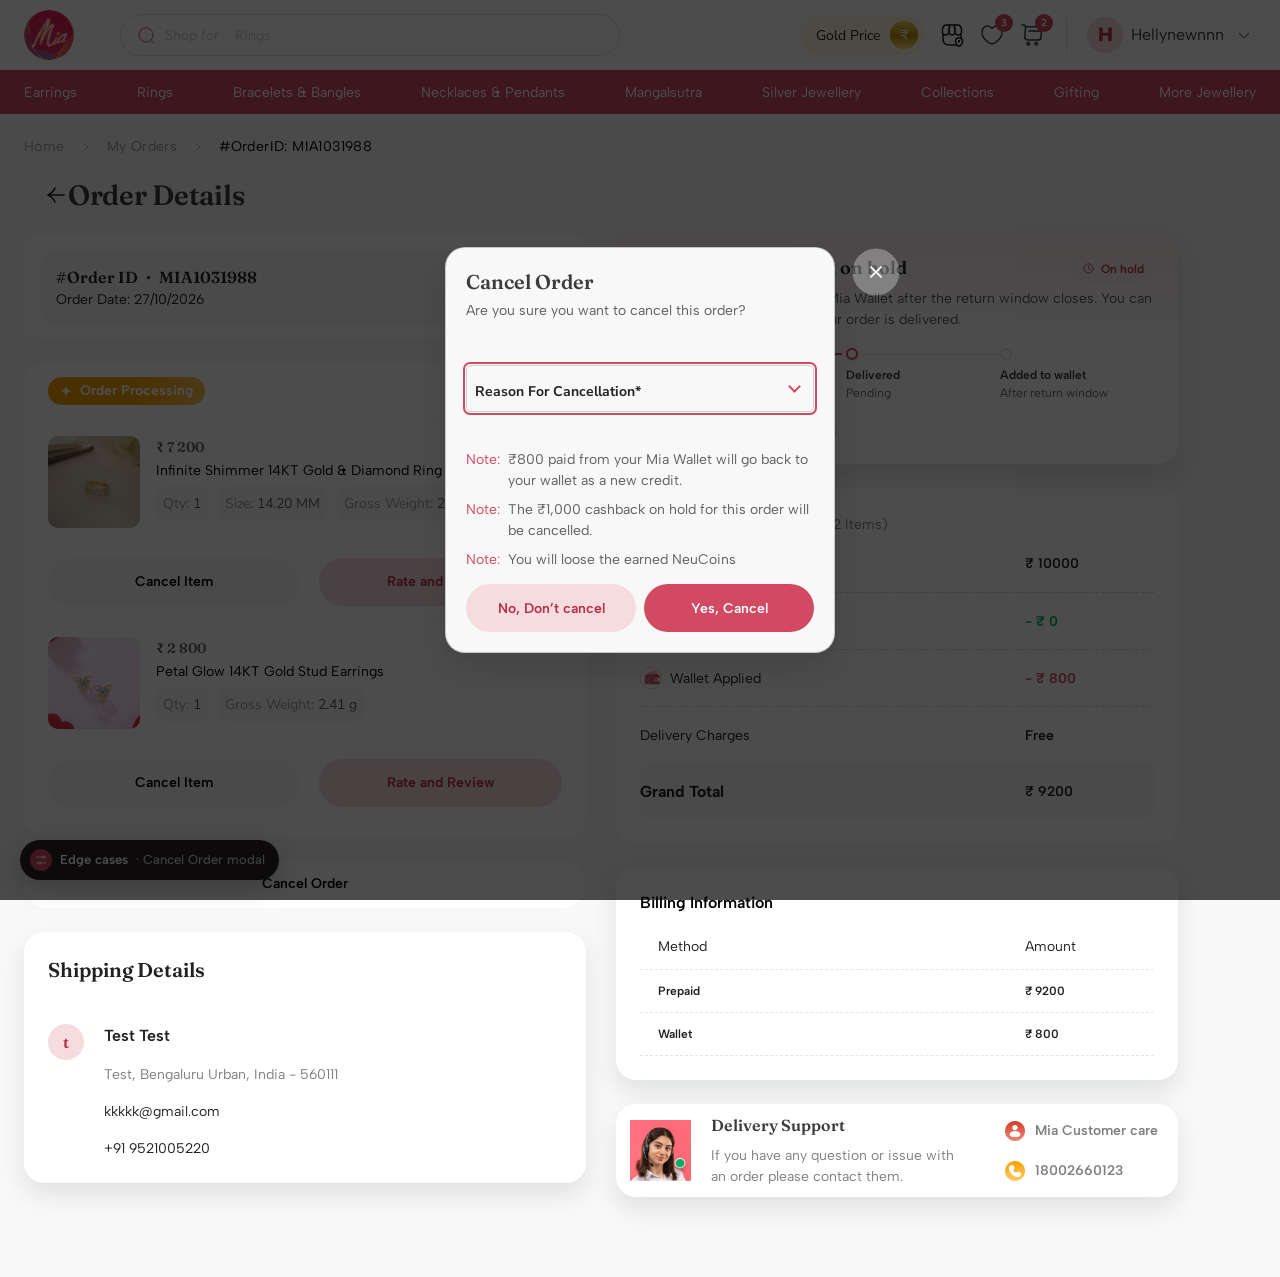
==== commit 57030189: "Replicate the live Cancel Order and Cancel Item modals Copies the staging order-details cancel flow:" ====
--- a/order-details.html
+++ b/order-details.html
@@ -13,6 +13,7 @@
   <script src="assets/js/core.js"></script>
   <script src="assets/js/components.js"></script>
   <script src="assets/js/orders-data.js"></script>
+  <script src="assets/js/site-cancel.js"></script>
   <script src="assets/js/pages/order-details.js"></script>
 </body>
 </html>
--- a/assets/css/mia.css
+++ b/assets/css/mia.css
@@ -373,12 +373,12 @@
 .earn svg { color: var(--rose); flex: none; }
 
 /* ---------- Edge case pill (dev) ---------- */
-.dev { position: fixed; right: 20px; bottom: 20px; z-index: 200; font-family: var(--f-ui); }
+.dev { position: fixed; left: 20px; bottom: 20px; z-index: 200; font-family: var(--f-ui); }
 .dev__pill { display: flex; align-items: center; gap: 8px; height: 40px; padding: 0 14px 0 10px; border-radius: var(--r-pill); border: 0; background: #2a2224; color: #fff; font-size: 13px; font-weight: 600; cursor: pointer; box-shadow: 0 8px 24px rgba(0,0,0,.2); max-width: min(360px, calc(100vw - 40px)); }
 .dev__pill > span:nth-child(2) { white-space: nowrap; flex: none; }
 .dev__pill .lbl { overflow: hidden; text-overflow: ellipsis; white-space: nowrap; font-weight: 500; opacity: .8; }
 .dev__dot { width: 22px; height: 22px; border-radius: 50%; background: var(--rose); display: grid; place-items: center; flex: none; }
-.dev__panel { position: absolute; right: 0; bottom: 52px; width: 340px; max-width: calc(100vw - 40px); background: #fff; border: 1px solid var(--line); border-radius: 18px; padding: 16px; box-shadow: 0 16px 48px rgba(0,0,0,.16); display: none; }
+.dev__panel { position: absolute; left: 0; bottom: 52px; width: 340px; max-width: calc(100vw - 40px); background: #fff; border: 1px solid var(--line); border-radius: 18px; padding: 16px; box-shadow: 0 16px 48px rgba(0,0,0,.16); display: none; }
 .dev.is-open .dev__panel { display: block; animation: toast-in .2s var(--ease-out); }
 .dev__panel label { display: block; font-size: 11px; font-weight: 700; letter-spacing: .08em; text-transform: uppercase; color: var(--muted); margin: 12px 0 6px; }
 .dev__panel label:first-of-type { margin-top: 4px; }
@@ -433,7 +433,7 @@
   .dlg { max-width: none; border-radius: 24px 24px 0 0; padding: 12px 20px calc(24px + env(safe-area-inset-bottom)); transform: translateY(100%); transition: transform .3s var(--ease-out); max-height: 92vh; }
   .dlg__grab { display: block; width: 40px; height: 4px; border-radius: 2px; background: var(--line); margin: 0 auto 16px; }
   .dlg__x { top: 14px; }
-  .dev { right: 12px; bottom: 12px; }
+  .dev { left: 12px; bottom: 12px; }
   .dev__pill .lbl { display: none; }
   .paybar { display: flex; }
   .toasts { bottom: 84px; width: calc(100% - 32px); }
--- a/assets/css/site.css
+++ b/assets/css/site.css
@@ -370,3 +370,76 @@
 /* New pages (wallet, return, cancel, checkout) adopt the site's card treatment */
 body.site .card, body.site .ocard, body.site .rs { border: 0; box-shadow: var(--s-shadow); }
 body.site .card .rs { box-shadow: none; border: 1px solid #eee; }
+
+/* ---------- Cancel Order / Cancel Item modals (replica of the live #cancelordermodal) ---------- */
+.sc-ov { position: fixed; inset: 0; z-index: 1050; background: rgba(0, 0, 0, .7); display: flex; align-items: center; justify-content: center; padding: 28px 8px; overflow-y: auto; opacity: 0; transition: opacity .15s linear; }
+.sc-ov.is-in { opacity: 1; }
+.sc-dialog { position: relative; width: 390px; max-width: 100%; margin: auto; transform: translateY(-25%); transition: transform .3s ease-out; }
+.sc-ov.is-in .sc-dialog { transform: none; }
+.sc-close { position: absolute; top: 1px; right: -65px; width: 48px; height: 48px; padding: 0; border: 0; background: none; cursor: pointer; }
+.sc-close img { width: 48px; height: 48px; display: block; }
+.sc-close__m { display: none !important; }
+.sc-box { background: #f8f8f8; border: 1px solid rgba(0, 0, 0, .2); border-radius: 20px; box-shadow: 0 16px 32px rgba(23, 26, 33, .16); padding: 20px; font-family: "Nunito Sans", sans-serif; color: #222; }
+.sc-title { margin: 0; font: 600 20px/28px Fraunces, serif; color: #3c3c3c; }
+.sc-sure { margin: 4px 0 16px; font: 400 14px/21px "Albert Sans", sans-serif; color: #5e5e5e; }
+.sc-prod { display: flex; gap: 16px; padding: 44px 16px 33px; }
+.sc-prod img { width: 92px; height: 92px; border-radius: 10.128px; background: #d9d9d9; object-fit: cover; flex: none; margin-top: 2px; }
+.sc-prod__p { margin: 0 0 4px; font: 700 20px/28px Fraunces, serif; color: #5e5e5e; }
+.sc-prod__n { margin: 0 0 16px; font: 400 16px/24px "Nunito Sans", sans-serif; color: #222; }
+.sc-form { position: relative; margin-top: 44px; }
+.sc-prod + .sc-form { margin-top: 0; }
+.sc-dd { position: relative; height: 47px; border: 1px solid #d3d3d3; border-radius: 4px; padding: 11px 36px 10px 8px; cursor: pointer; background: transparent; }
+.sc-dd:focus-visible { outline: 2px solid #d14a61; outline-offset: 1px; }
+.sc-dd__v { display: block; padding-top: 5px; font: 700 14px/19px "Nunito Sans", sans-serif; color: #222; white-space: nowrap; overflow: hidden; text-overflow: ellipsis; }
+.sc-dd__a { position: absolute; right: 14px; top: 50%; width: 9px; height: 9px; margin-top: -7px; border-right: 2px solid #d14a61; border-bottom: 2px solid #d14a61; transform: rotate(45deg); transition: transform .2s; }
+.sc-dd.is-open .sc-dd__a { transform: rotate(225deg); margin-top: -2px; }
+.sc-opts { position: absolute; left: 0; top: 49px; z-index: 5; width: 388px; max-width: calc(100vw - 32px); max-height: 192px; overflow-y: auto; margin: 0; padding: 0 0 0 6px; list-style: none; background: #fff; border-radius: 5px; box-shadow: 0 0 15px rgba(131, 39, 41, .2); }
+.sc-opts::-webkit-scrollbar { width: 10px; }
+.sc-opts::-webkit-scrollbar-thumb { background: #d14a61; border-radius: 10px; }
+.sc-opts::-webkit-scrollbar-track { background: #fff; }
+.sc-opts li { padding: 10px 0 11px; font: 600 14px/28px "Nunito Sans", sans-serif; color: #222; cursor: pointer; }
+.sc-opts li:hover, .sc-opts li:focus { background: #fff4f6; outline: none; }
+.sc-err { margin: 8px 0 0; font: 400 13px/20px "Nunito Sans", sans-serif; color: #ff0607; }
+.sc-ta { display: block; width: 100%; height: 62px; margin-top: 24px; padding: 6px 12px; border: 1px solid #908e8a; border-radius: 3px; background: #fff; font: 400 16px/24px "Nunito Sans", sans-serif; color: #495057; resize: vertical; }
+.sc-ta:focus { outline: none; border-color: #d14a61; box-shadow: 0 0 0 .2rem rgba(209, 74, 97, .15); }
+.sc-ta[hidden], .sc-err[hidden], .sc-opts[hidden] { display: none; }
+.sc-notes { display: grid; gap: 8px; margin-top: 37px; }
+.sc-note { margin: 0; display: flex; gap: 8px; font: 400 14px/21px "Albert Sans", sans-serif; color: #5e5e5e; }
+.sc-note span:first-child { color: #d14a61; flex: none; }
+.sc-ft { display: flex; gap: 8px; margin-top: 14px; }
+.sc-btn { flex: 1; height: 48px; padding: 4px 20px; border: 1px solid transparent; border-radius: 52px; font: 600 14px/21px "Albert Sans", sans-serif; cursor: pointer; }
+.sc-btn--no { background: #f6dbdf; color: #b82e45; }
+.sc-btn--yes { background: #d14a61; color: #fff; }
+.sc-btn--no:hover { background: #f1cdd3; }
+.sc-btn--yes:hover { background: #c03e55; }
+
+/* Live order details: per-item "Cancel Item" and full-width "Cancel Order" pills */
+.s-btn-light { display: inline-flex; align-items: center; justify-content: center; height: 48px; padding: 4px 20px; border: 0; border-radius: 52px; background: #f8f9fa; color: #000; font: 600 14px/21px "Albert Sans", sans-serif; cursor: pointer; }
+.s-btn-light:hover { background: #eef0f2; }
+.s-prod__ft:has(.s-btn-light) { flex-wrap: nowrap; gap: 20px; }
+.s-prod__ft .s-btn-light { flex: 252 1 0; min-width: 0; }
+.s-prod__ft .s-btn-light + .s-btn-soft { flex: 242 1 0; min-width: 0; }
+.s-cancel-order { display: block; width: 100%; margin-top: -2px; height: 48px; border: 0; border-radius: 52px; background: #fff; color: #000; font: 600 14px/21px "Albert Sans", sans-serif; cursor: pointer; }
+.s-cancel-order:hover { background: #fdfdfd; box-shadow: 0 0 0 1px #eee inset; }
+.s-cancelled { display: inline-flex; align-items: center; height: 28px; padding: 2px 12px; border-radius: 300px; background: #8d8d8d; color: #fff; font: 700 13px/21px "Albert Sans", sans-serif; }
+
+/* Toast and veil (replica of .email-success-updated and $.spinner) */
+.sc-toast { position: fixed; top: 121px; left: 50%; transform: translateX(-50%); z-index: 1100; display: flex; align-items: center; gap: 0; max-width: calc(100vw - 32px); min-height: 56px; padding: 16px 32px 16px 30px; border-radius: 30px; background: #04ad61; color: #fff; font: 600 16px/24px "Albert Sans", sans-serif; box-shadow: 0 8px 24px rgba(0,0,0,.12); animation: toast-in .25s var(--ease-out); }
+.sc-toast__ic { width: 20px; flex: none; font-size: 13px; font-weight: 900; }
+.sc-toast.error .sc-toast__ic { color: #cc0000; font-size: 18px; }
+.sc-toast__t { padding: 0 24px; }
+.sc-toast__x { background: none; border: 0; color: #fff; font: 700 22px/1 "Albert Sans", sans-serif; cursor: pointer; padding: 0; }
+.sc-veil { position: fixed; inset: 0; z-index: 1200; background: rgba(255, 255, 255, .55); display: grid; place-items: center; }
+.sc-spin { width: 44px; height: 44px; border: 4px solid #f6dbdf; border-top-color: #d14a61; border-radius: 50%; animation: spin .8s linear infinite; }
+
+@media (max-width: 991px) {
+  .sc-ov { align-items: flex-end; padding: 72px 8px 8px; }
+  .sc-dialog { width: 100%; max-width: 500px; margin: auto auto 0; transform: translateY(40px); }
+  .sc-close { top: -64px; right: 21px; }
+  .sc-close__d { display: none !important; }
+  .sc-close__m { display: block !important; }
+  .sc-title { margin-top: 12px; }
+  .sc-sure { margin: 28px 0 16px; }
+  .sc-opts { width: 100%; max-width: none; }
+  .sc-toast { top: 76px; }
+}
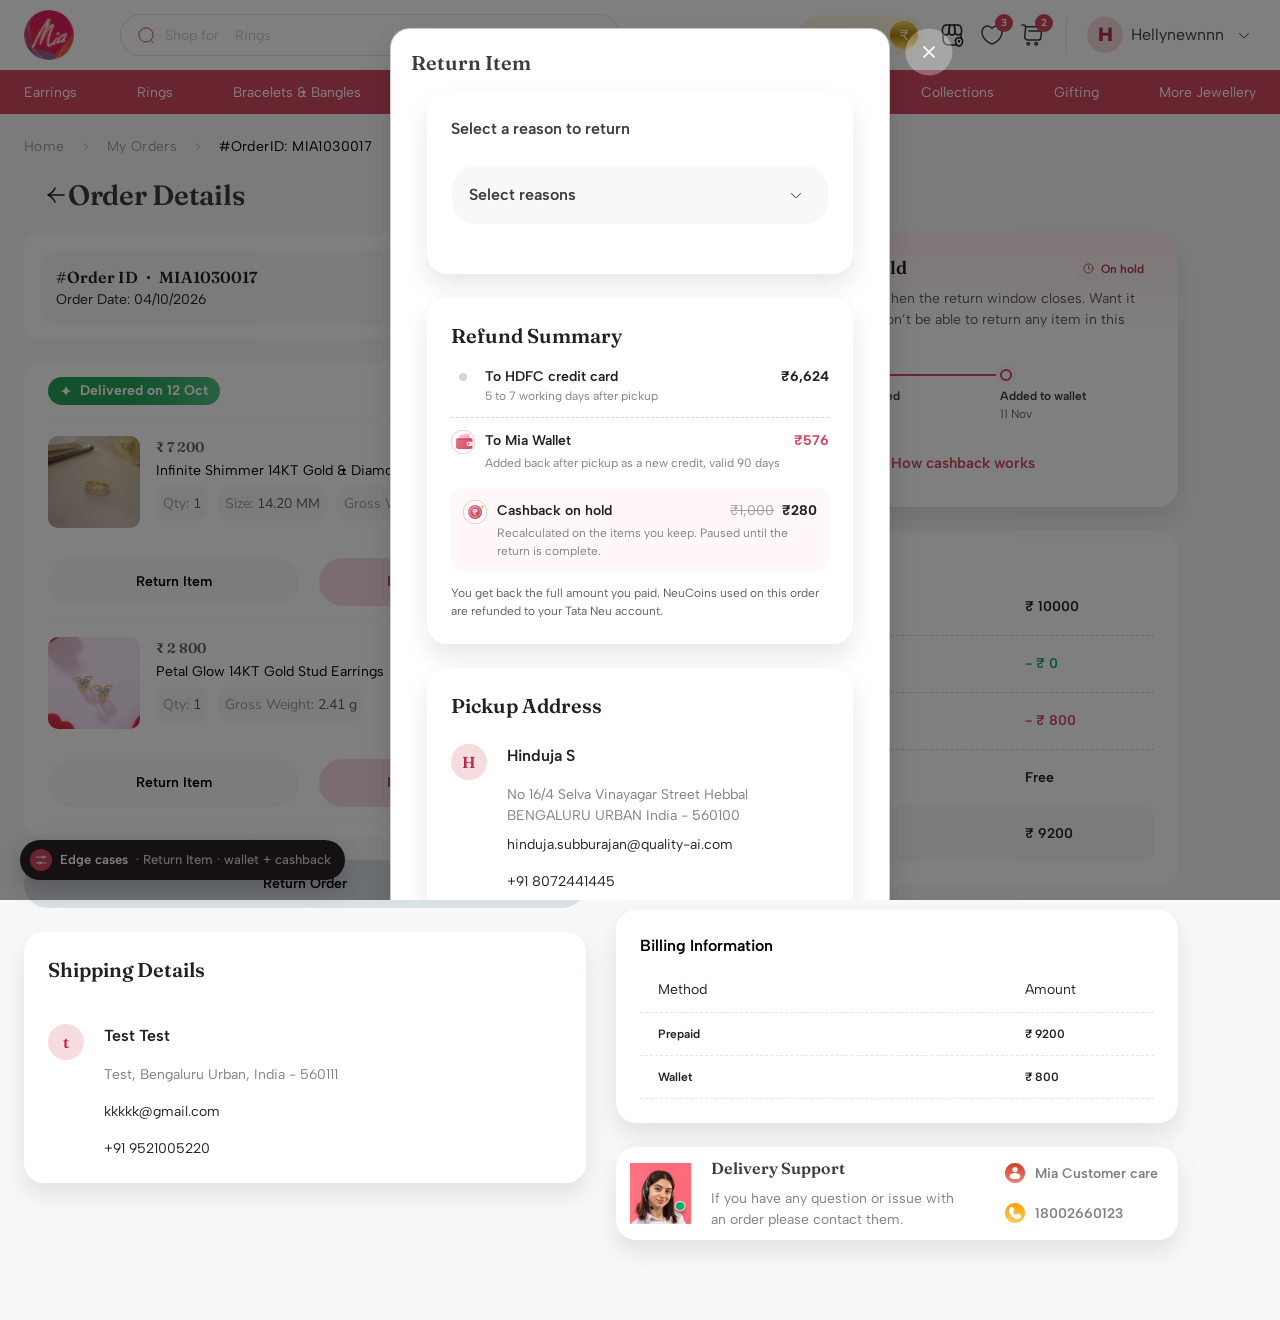
==== commit af67288b: "Replicate live Return Item / Return Order modals with refund summary Returns now happen in a modal o" ====
--- a/order-details.html
+++ b/order-details.html
@@ -14,6 +14,7 @@
   <script src="assets/js/components.js"></script>
   <script src="assets/js/orders-data.js"></script>
   <script src="assets/js/site-cancel.js"></script>
+  <script src="assets/js/site-return.js"></script>
   <script src="assets/js/pages/order-details.js"></script>
 </body>
 </html>
--- a/assets/css/mia.css
+++ b/assets/css/mia.css
@@ -508,3 +508,6 @@
   .claim-ctx { flex-wrap: wrap; }
   .claim-ctx__a { margin-left: 0; }
 }
+
+.dev__reset { width: 100%; height: 36px; margin-top: 8px; border-radius: 10px; border: 1px dashed #f1c2cb; background: var(--rose-50); color: var(--rose); font-size: 13px; font-weight: 700; cursor: pointer; display: inline-flex; align-items: center; justify-content: center; gap: 6px; }
+.dev__reset:hover { background: #ffe9ed; }
--- a/assets/css/site.css
+++ b/assets/css/site.css
@@ -443,3 +443,497 @@
   .sc-opts { width: 100%; max-width: none; }
   .sc-toast { top: 76px; }
 }
+
+/* ---------- Product detail page (replica of stg PDP, measured at 1440px) ---------- */
+.p-wrap { max-width: 1440px; margin: 0 auto; padding: 0 0 140px; background: #f7f7f7; }
+.p-crumbs { display: flex; gap: 6px; align-items: center; padding: 14px 0 0 119px; font: 500 12px/18px "Albert Sans", sans-serif; color: #555; }
+.p-crumbs a { color: #555; text-decoration: none; }
+.p-crumbs b { font-weight: 600; color: #1a1a1a; }
+.p-crumbs svg { width: 7px; height: 7px; color: #999; }
+.p-grid { display: grid; grid-template-columns: 695px 513px; gap: 84px; padding: 28px 0 0 70px; align-items: start; }
+.p-gal { position: sticky; top: 130px; }
+.p-gal__box { display: grid; grid-template-columns: 60px 619px; gap: 16px; background: #fff; border-radius: 20px; height: 620px; }
+.p-thumbs { display: grid; gap: 10px; align-content: start; }
+.p-thumb { width: 60px; height: 60px; padding: 0; border: 0; border-radius: 4px; background: #fff; overflow: hidden; cursor: pointer; position: relative; }
+.p-thumb img { width: 100%; height: 100%; object-fit: cover; }
+.p-thumb.active { border: 2px solid #d14a61; border-radius: 8px; box-shadow: 0 0 0 2px rgba(209, 74, 97, .2); }
+.p-thumb .play { position: absolute; inset: 0; margin: auto; width: 22px; height: 22px; border-radius: 50%; background: rgba(0, 0, 0, .55); display: grid; place-items: center; }
+.p-thumb .play::after { content: ""; border-left: 7px solid #fff; border-top: 4.5px solid transparent; border-bottom: 4.5px solid transparent; margin-left: 2px; }
+.p-main { position: relative; border-radius: 16px; overflow: hidden; background: #fff; }
+.p-main img { width: 619px; height: 620px; object-fit: cover; display: block; }
+.p-ribbon { position: absolute; top: 0; left: 0; padding: 8px 22px 10px 12px; font: 800 10px "Albert Sans", sans-serif; letter-spacing: 1px; color: #fff; background: linear-gradient(100deg, #d14a61 0%, rgba(209, 74, 97, .55) 70%, rgba(209, 74, 97, 0) 100%); transform: rotate(4deg) translate(-2px, 2px); transform-origin: left top; }
+.p-similar { position: absolute; top: 10px; right: 10px; display: inline-flex; gap: 5px; align-items: center; padding: 7px 12px; border-radius: 100px; background: #fff; box-shadow: 0 1px 6px rgba(0, 0, 0, .1); border: .5px solid rgba(0, 0, 0, .05); font: 700 10px/10px "Albert Sans", sans-serif; letter-spacing: .3px; color: #d14a61; }
+.p-trust { display: grid; grid-template-columns: repeat(3, 1fr); gap: 10px; margin-top: 16px; }
+.p-trust div { background: #fff; border-radius: 12px; border: 1px solid #f0f0f0; box-shadow: 0 2px 8px rgba(0, 0, 0, .06); padding: 20px 8px; display: grid; place-items: center; }
+.p-trust img { width: 110px; height: 50px; object-fit: contain; }
+
+.p-info { display: grid; gap: 20px; align-content: start; margin-top: -8px; }
+.p-cat { font: 800 10px/15px "Albert Sans", sans-serif; letter-spacing: 1.4px; text-transform: uppercase; color: #d14a61; }
+.p-title { display: flex; justify-content: space-between; align-items: flex-start; gap: 16px; margin-top: 8px; }
+.p-title h1 { margin: 0; font: 500 26px/33.8px Fraunces, serif; letter-spacing: -.3px; color: #1a1a1a; }
+.p-acts { display: flex; gap: 5px; flex: none; }
+.p-acts button { width: 36px; height: 35px; border-radius: 50%; background: #fff; border: .5px solid #f0f0f0; box-shadow: 0 1px 6px rgba(0, 0, 0, .08); display: grid; place-items: center; color: #d14a61; cursor: pointer; }
+.p-specs { background: #fffdfd; border: .5px solid #fae6e9; border-radius: 20px; padding: 15px; }
+.p-specs h3 { margin: 0; padding: 8px 0; text-align: center; font: 600 10px/12.5px "Albert Sans", sans-serif; letter-spacing: 1.2px; text-transform: uppercase; color: #b83e53; }
+.p-metal { display: flex; justify-content: center; align-items: baseline; gap: 6px; padding-bottom: 16px; border-bottom: 1px solid #f3e3e6; }
+.p-metal b { font: 700 20px/20px "Albert Sans", sans-serif; letter-spacing: -.4px; background: linear-gradient(90deg, #3a3a3a 0%, #7a7a7a 20%, #b0b0b0 35%, #e8e8e8 50%, #b0b0b0 65%, #7a7a7a 80%, #3a3a3a 100%); -webkit-background-clip: text; background-clip: text; color: transparent; }
+.p-metal b.gold { background: linear-gradient(90deg, #b98a18 0%, #e6c35c 40%, #f6e09a 50%, #e6c35c 60%, #b98a18 100%); -webkit-background-clip: text; background-clip: text; }
+.p-metal span { font: 600 15px/18.75px "Albert Sans", sans-serif; color: #43323a; }
+.p-extra { display: grid; grid-template-columns: 1fr 1fr; gap: 12px 24px; padding: 14px 0 14px; }
+.p-specs .p-more { margin-top: 0; }
+.p-extra div { border-left: 2px solid #f4ced5; padding-left: 10px; }
+.p-extra small { display: block; font: 600 10px/12.5px "Albert Sans", sans-serif; letter-spacing: 1.2px; text-transform: uppercase; color: #b83e53; margin-bottom: 4px; }
+.p-extra span { font: 600 12px/15px "Albert Sans", sans-serif; color: #43323a; }
+.p-more { width: 100%; height: 36px; display: flex; justify-content: space-between; align-items: center; padding: 10px 14px; border-radius: 40px; background: #fff; border: .5px solid #f4ced5; box-shadow: 0 2px 8px rgba(209, 74, 97, .08); font: 700 12px/15px "Albert Sans", sans-serif; color: #b83e53; cursor: pointer; }
+.p-buy { border-radius: 16px; padding: 16px; background: linear-gradient(#fdf2f4 0%, #fff 100%); display: grid; gap: 0; }
+.p-price { padding: 8px 0 0; }
+.p-price .v { display: block; line-height: 36px; }
+.p-price .v { font: 600 24px/36px Fraunces, serif; background: linear-gradient(90deg, #3c3c3c 0%, #3c3c3c 28%, #7a7a7a 40%, #c0c0c0 50%, #7a7a7a 60%, #3c3c3c 72%); -webkit-background-clip: text; background-clip: text; color: transparent; }
+.p-price .v s { font: 400 14px "Albert Sans", sans-serif; color: #999; -webkit-text-fill-color: #999; margin-left: 8px; }
+.p-price .note { font: italic 400 11px/16.5px "Albert Sans", sans-serif; color: #b03a50; margin-top: -4px; }
+.p-price .off { display: inline-block; margin-left: 8px; font: 700 11px "Albert Sans", sans-serif; color: #1f8a46; -webkit-text-fill-color: #1f8a46; }
+.p-coupons__hd { display: flex; align-items: center; gap: 12px; padding: 22px 0 18px; }
+.p-coupons__hd span:first-child { width: 40px; height: 36px; border-radius: 50%; background: #fdf2f4; display: grid; place-items: center; }
+.p-coupons__hd img { width: 24px; }
+.p-coupons__hd b { font: 700 13px/19.5px "Albert Sans", sans-serif; color: #43323a; }
+.p-coupons__stage { position: relative; height: 130px; display: flex; justify-content: center; align-items: center; }
+.p-coupon { position: absolute; width: 241px; height: 106px; border-radius: 10px; padding: 14px 16px; color: #fff; background: linear-gradient(90deg, #e8476a 0%, #d63b5a 50%, #c43060 100%); box-shadow: 0 16px 24px -16px rgba(90, 17, 32, .45); overflow: hidden; }
+.p-coupon.side-l { transform: translateX(-136px); opacity: .55; }
+.p-coupon.side-r { transform: translateX(136px); opacity: .55; }
+.p-coupon.active { width: 274px; height: 120px; z-index: 2; }
+.p-coupon::after { content: ""; position: absolute; right: -24px; top: -24px; width: 70px; height: 70px; border-radius: 50%; background: rgba(255, 255, 255, .1); }
+.p-coupon .h { font: 800 10px/15px "Albert Sans", sans-serif; letter-spacing: .8px; text-transform: uppercase; color: rgba(255, 255, 255, .7); }
+.p-coupon .f { font: 600 18px/21.6px Fraunces, serif; margin-top: 2px; }
+.p-coupon .d { font: 400 10px/14px "Albert Sans", sans-serif; color: rgba(255, 255, 255, .85); margin-top: 2px; }
+.p-coupon .c { display: flex; align-items: center; gap: 6px; margin-top: 8px; font: 600 10px "Albert Sans", sans-serif; color: rgba(255, 255, 255, .75); }
+.p-coupon .c b { background: #fff; color: #d14a61; border-radius: 40px; padding: 4px 12px; font: 800 12px/18px "Albert Sans", sans-serif; letter-spacing: .8px; }
+.p-coupon .c u { color: #fff; margin-left: 4px; }
+.p-arrow { position: absolute; top: 50%; margin-top: -12px; width: 24px; height: 24px; border-radius: 50%; border: 0; background: rgba(209, 74, 97, .18); color: #d14a61; display: grid; place-items: center; cursor: pointer; z-index: 3; }
+.p-arrow.l { left: 0; } .p-arrow.r { right: 0; }
+.p-dots { display: flex; justify-content: center; gap: 5px; margin: 10px 0 14px; }
+.p-dots i { width: 6px; height: 6px; border-radius: 50%; background: #e8b6c0; }
+.p-dots i.on { width: 18px; border-radius: 8px; background: #d14a61; }
+.p-cta { border-top: 1px solid #f0f0f0; padding-top: 14px; display: grid; gap: 8px; }
+.p-cta__buy { height: 42px; border-radius: 98px; border: 0; background: #fce4ec; color: #d14a61; font: 700 13px/18px "Albert Sans", sans-serif; cursor: pointer; display: flex; gap: 10px; align-items: center; justify-content: center; }
+.p-cta__row { display: grid; grid-template-columns: 1fr 1fr; gap: 7px; }
+.p-cta__pre { height: 42px; border-radius: 100px; border: 0; color: #5c3d0a; font: 700 13px/13px "Albert Sans", sans-serif; background: linear-gradient(135deg, #f5d77a 0%, #e8c252 25%, #f5d77a 50%, #d4a017 75%, #f5d77a 100%); box-shadow: 0 4px 16px rgba(184, 134, 11, .25); cursor: pointer; }
+.p-cta__add { height: 42px; border-radius: 100px; border: 0; background: #d14a61; color: #fff; font: 700 13px/18px "Albert Sans", sans-serif; box-shadow: 0 4px 16px rgba(209, 74, 97, .35); cursor: pointer; display: flex; gap: 8px; align-items: center; justify-content: center; }
+.p-green { text-align: center; font: 600 10px/15px "Albert Sans", sans-serif; color: #166534; margin-top: 2px; }
+.p-deliv { border-top: 1px solid #f0f0f0; margin-top: 14px; padding-top: 14px; }
+.p-deliv__hd { display: flex; align-items: center; gap: 12px; font: 700 13px/19.5px "Albert Sans", sans-serif; color: #1a1a1a; }
+.p-deliv__row { display: grid; grid-template-columns: 64px 1fr 76px; gap: 7px; margin-top: 14px; }
+.p-deliv__row > * { height: 43px; border-radius: 40px; border: 1px solid #d14a61; background: #fff; font: 700 11px "Albert Sans", sans-serif; }
+.p-deliv__row .cc { display: flex; align-items: center; justify-content: center; gap: 4px; color: #1a1a1a; }
+.p-deliv__row input { padding: 12px 14px; font: 500 13px "Albert Sans", sans-serif; color: #1a1a1a; }
+.p-deliv__row button { background: #d14a61; color: #fff; font-size: 12px; cursor: pointer; }
+.p-badges { display: grid; grid-template-columns: repeat(3, 1fr); gap: 8px; margin-top: 12px; }
+.p-badges div { height: 66px; border-radius: 12px; background: #fff5f7; display: grid; place-items: center; align-content: center; gap: 6px; font: 600 10px/13px "Nunito Sans", sans-serif; color: #9f1239; text-align: center; }
+.p-badges svg { width: 16px; height: 16px; }
+.p-fis { margin-top: 16px; position: relative; overflow: hidden; border-radius: 20px; background: #ffedf0; border: .5px solid #f0f0f0; box-shadow: 0 2px 12px rgba(0, 0, 0, .08); padding: 12px 17px 6px; }
+.p-fis .bg { position: absolute; right: 0; top: 0; width: 120px; }
+.p-fis .t { display: flex; align-items: center; gap: 8px; font: 600 14px/18.9px Fraunces, serif; color: #262626; position: relative; }
+.p-fis .t img { width: 40px; }
+.p-fis .s { margin: 6px 0 0; font: 400 12px/17px "Albert Sans", sans-serif; color: #6f6f6f; position: relative; }
+.p-fis button { position: relative; width: 100%; height: 38px; margin: 14px 0 6px; border: 0; border-radius: 21px; background: #d04a61; color: #fff; font: 600 14px/14px "Albert Sans", sans-serif; display: flex; align-items: center; justify-content: center; gap: 8px; }
+.p-sticky { position: fixed; left: 50%; bottom: 15px; transform: translateX(-50%); z-index: 30; width: 926px; max-width: calc(100vw - 20px); height: 66px; border-radius: 20px; padding: 12px 20px; display: flex; align-items: center; gap: 16px; background: linear-gradient(105deg, #c93d56 7.74%, #d14a61 41.55%, #e0607a 100%); box-shadow: 0 8px 32px rgba(209, 74, 97, .35); }
+.p-sticky__l { flex: 1; min-width: 0; }
+.p-sticky__n { font: 500 10px/10px "Albert Sans", sans-serif; color: rgba(255, 255, 255, .72); white-space: nowrap; overflow: hidden; text-overflow: ellipsis; }
+.p-sticky__p { font: 700 20px/25px Fraunces, serif; color: #fff; margin-top: 8px; }
+.p-sticky__btns { display: flex; gap: 8px; }
+.p-sticky__btns button { width: 218px; height: 42px; border-radius: 40px; border: 0; font: 700 13px "Albert Sans", sans-serif; cursor: pointer; display: flex; align-items: center; justify-content: center; gap: 8px; }
+.p-sticky__buy { background: #fce4ec; color: #d14a61; font-weight: 900 !important; }
+.p-sticky__add { background: #fff; color: #d14a61; }
+body.site.has-pdp-bar .dev { bottom: 96px; }
+
+/* Wallet + cashback additions on the PDP, styled in the PDP's own idiom */
+.p-cb { margin: 6px 0 0; border-radius: 14px; border: .5px solid #f4ced5; background: #fff; box-shadow: 0 2px 8px rgba(209, 74, 97, .06); overflow: hidden; }
+.p-cb__row { display: flex; align-items: center; gap: 12px; padding: 12px 14px; }
+.p-cb__ic { width: 36px; height: 36px; border-radius: 50%; background: #fdf2f4; display: grid; place-items: center; flex: none; }
+.p-cb__ic img { width: 26px; height: 26px; }
+.p-cb__t { font: 700 13px/18px "Albert Sans", sans-serif; color: #43323a; }
+.p-cb__t b { color: #d14a61; }
+.p-cb__s { font: 400 11px/16px "Albert Sans", sans-serif; color: #6f6f6f; margin-top: 1px; }
+.p-cb__link { margin-left: auto; flex: none; background: none; border: 0; padding: 0; font: 700 11px "Albert Sans", sans-serif; color: #b83e53; text-decoration: underline; cursor: pointer; }
+.p-cb__wallet { display: flex; align-items: center; gap: 10px; padding: 10px 14px; border-top: 1px dashed #f4ced5; background: #fffafb; font: 500 12px/17px "Albert Sans", sans-serif; color: #43323a; }
+.p-cb__wallet img { width: 22px; height: 22px; flex: none; }
+.p-cb__wallet b { font-weight: 700; color: #1a1a1a; }
+.p-cb__wallet a { margin-left: auto; flex: none; font: 700 11px "Albert Sans", sans-serif; color: #b83e53; text-decoration: underline; }
+.p-cb__no { padding: 12px 14px; display: flex; gap: 10px; align-items: center; font: 500 12px/17px "Albert Sans", sans-serif; color: #6f6f6f; }
+.p-sticky__cb { display: inline-flex; align-items: center; gap: 5px; margin-left: 10px; padding: 2px 8px; border-radius: 20px; background: rgba(255, 255, 255, .18); font: 700 10px/16px "Albert Sans", sans-serif; color: #fff; vertical-align: 3px; }
+
+@media (max-width: 1320px) {
+  .p-grid { grid-template-columns: minmax(0, 1fr) minmax(0, 513px); gap: 40px; padding: 28px 24px 0; }
+  .p-gal__box { grid-template-columns: 60px minmax(0, 1fr); height: auto; }
+  .p-main img { width: 100%; height: auto; aspect-ratio: 1 / 1; }
+  .p-crumbs { padding-left: 24px; }
+}
+@media (max-width: 860px) {
+  .p-grid { grid-template-columns: 1fr; gap: 20px; padding: 0; }
+  .p-gal { position: static; }
+  .p-gal__box { display: flex; flex-direction: column-reverse; border-radius: 0; gap: 12px; padding-bottom: 12px; }
+  .p-thumbs { display: flex; gap: 10px; padding: 0 16px; }
+  .p-main { border-radius: 0; }
+  .p-trust { display: none; }
+  .p-info { padding: 0 8px; }
+  .p-crumbs { padding: 12px 20px 10px; }
+  .p-sticky { width: auto; left: 10px; right: 10px; transform: none; max-width: none; height: 65px; }
+  .p-sticky__buy { display: none !important; }
+  .p-sticky__btns button { width: auto; padding: 0 22px; height: 46px; font-size: 15px; }
+  .p-sticky__n { display: none; }
+  .p-sticky__p { margin-top: 0; font-size: 22px; line-height: 24px; }
+  .p-sticky__cb { display: flex; width: max-content; margin: 3px 0 0; padding: 0 7px; white-space: nowrap; font-size: 10px; line-height: 16px; vertical-align: 0; }
+  .p-sticky__cb .long { display: none; }
+  .p-cta__row { grid-template-columns: 1fr; }
+  .p-coupons__stage { overflow: hidden; margin: 0 -16px; }
+  .p-coupon.side-l { transform: translateX(-112px); }
+  .p-coupon.side-r { transform: translateX(112px); }
+  .p-wrap { overflow-x: hidden; }
+  body.site.has-pdp-bar .dev { bottom: 92px; }
+}
+
+/* Diamond PDP: price breakup, size / gross-weight chips, sticky variation pill (from stg productdetail.css) */
+.p-pbu { margin-top: 10px; }
+.p-pbu__btn { width: 100%; height: 36px; display: flex; justify-content: space-between; align-items: center; padding: 10px 14px; border-radius: 40px; background: #fff; border: 1.5px dashed #d14a61; font: 700 12px/15px "Albert Sans", sans-serif; color: #b83e53; cursor: pointer; }
+.p-pbu__btn span { display: flex; align-items: center; gap: 8px; }
+.p-pbu__btn i { width: 8px; height: 8px; border-right: 1.5px solid #b83e53; border-bottom: 1.5px solid #b83e53; transform: rotate(45deg); margin-top: -4px; transition: transform .2s ease; }
+.p-pbu.open .p-pbu__btn i { transform: rotate(225deg); margin-top: 4px; }
+.p-pbu__body { display: none; padding: 14px 0 0; }
+.p-pbu.open .p-pbu__body { display: block; }
+.p-pbu__sec { margin-bottom: 15px; }
+.p-pbu__hd { display: flex; justify-content: space-between; align-items: center; border-bottom: .91px solid #f0e8ea; padding-bottom: 8px; margin-bottom: 8px; }
+.p-pbu__h { font: 800 9px/13.5px "Albert Sans", sans-serif; letter-spacing: 1.08px; text-transform: uppercase; }
+.p-pbu__h.gold { color: #92400e; } .p-pbu__h.diamond { color: #1e3a5f; }
+.p-pbu__v { font: 700 13px/19.5px Fraunces, serif; color: #43323a; }
+.p-pbu__det { display: flex; flex-wrap: wrap; gap: 4px; font: 400 11px/16.5px "Albert Sans", sans-serif; color: #a08c92; }
+.p-pbu__det b { font-weight: 600; color: #6d565e; margin-right: 8px; }
+.p-pbu__rows { display: flex; flex-direction: column; padding-bottom: 16px; border-top: .91px solid #f0e8ea; }
+.p-pbu__row { display: flex; justify-content: space-between; align-items: center; border-bottom: 1px solid #f8f4f5; padding: 10px 0; font: 400 12px/18px "Albert Sans", sans-serif; color: #6d565e; }
+.p-pbu__row b { font-weight: 600; color: #43323a; }
+.p-pbu__row.bold span:first-child { font-weight: 700; color: #43323a; }
+.p-pbu__row .disc { color: #16a34a; }
+.p-pbu__gt { display: flex; justify-content: space-between; align-items: center; border-radius: 10px; padding: 11px 14px; background: #fdf2f4; border-bottom: 2px solid #d14a61; font: 700 13px/19.5px "Albert Sans", sans-serif; color: #d14a61; }
+.p-pbu__gt b { font: 700 16px/24px Fraunces, serif; }
+.p-var { margin: 20px 0 6px; display: grid; gap: 0; }
+.p-var__item { border-bottom: .91px solid #f0f0f0; padding-bottom: 20px; }
+.p-var__item + .p-var__item { padding-top: 12px; }
+.p-var__hd { display: flex; justify-content: space-between; align-items: center; height: 36px; }
+.p-var__t { display: flex; align-items: center; gap: 5px; font: 700 11px/16.5px "Albert Sans", sans-serif; letter-spacing: 1px; text-transform: uppercase; color: #555; }
+.p-var__guide { font: 800 11px/22px "Albert Sans", sans-serif; color: #d14a61; text-decoration: underline; cursor: pointer; background: none; border: 0; padding: 0; }
+.p-var ul { display: flex; flex-wrap: wrap; gap: 8px; list-style: none; margin: 6px 0 0; padding: 0; }
+.p-var li button { padding: 8px 16px; border-radius: 40px; background: #fff; border: 1.36px solid #e0e0e0; font: 600 10px/100% "Albert Sans", sans-serif; color: #555; cursor: pointer; }
+.p-var li button.active { background: #fdf2f4; border-color: #d14a61; color: #d14a61; }
+.p-var li button:disabled { opacity: .4; cursor: not-allowed; text-decoration: line-through; }
+.p-sticky__var { flex: none; display: flex; align-items: center; gap: 5px; padding: 7px 12px; border-radius: 40px; border: .91px solid rgba(255, 255, 255, .4); background: rgba(255, 255, 255, .2); color: #fffff2; font: 600 10px/100% "Albert Sans", sans-serif; }
+.p-sticky__var i { width: 1px; height: 10px; background: rgba(255, 255, 255, .5); }
+.p-price .v s { -webkit-text-fill-color: #999; }
+@media (max-width: 860px) { .p-sticky__var { display: none; } }
+
+/* Cashback + Mia Wallet card on the PDP, just above the coupons */
+.p-mw { margin-top: 16px; border-radius: 14px; border: .5px solid #f4ced5; background: #fff; box-shadow: 0 2px 8px rgba(209, 74, 97, .06); overflow: hidden; }
+.p-mw__row { display: flex; align-items: center; gap: 10px; min-height: 52px; padding: 8px 12px; }
+.p-mw__row + .p-mw__row { border-top: 1px dashed #f4ced5; }
+.p-mw__ic { width: 28px; height: 28px; flex: none; }
+.p-mw__txt { flex: 1; min-width: 0; }
+.p-mw__t { display: flex; align-items: center; flex-wrap: wrap; gap: 2px 6px; font: 600 13px/18px "Albert Sans", sans-serif; color: #43323a; }
+.p-mw__t b { font: 700 14px/18px Fraunces, serif; color: #1a1a1a; }
+.p-mw__t b.rose { color: #d14a61; }
+.p-mw__s { font: 400 11px/15px "Albert Sans", sans-serif; color: #8a7a80; margin-top: 1px; white-space: nowrap; overflow: hidden; text-overflow: ellipsis; }
+.p-mw__save { display: inline-flex; align-items: center; height: 18px; padding: 0 7px; border-radius: 20px; background: #e8f8ee; color: #16803c; font: 700 10px "Albert Sans", sans-serif; }
+.p-mw__a { flex: none; display: inline-flex; align-items: center; gap: 4px; padding: 6px 0 6px 6px; background: none; border: 0; font: 700 11px "Albert Sans", sans-serif; color: #b83e53; text-decoration: none; cursor: pointer; }
+.p-mw__a:hover span { text-decoration: underline; }
+.p-mw__a svg { width: 15px; height: 15px; }
+.p-mw__row.is-note { min-height: 0; padding: 11px 12px; font: 500 12px/17px "Albert Sans", sans-serif; color: #6f6f6f; }
+.p-mw__row.is-note svg { flex: none; color: #b83e53; }
+.p-mw + .p-coupons__hd { padding-top: 18px; }
+@media (max-width: 860px) {
+  .p-mw__row { gap: 9px; padding: 8px 10px; }
+  .p-mw__a[data-how] span { display: none; }
+  .p-mw__a { padding: 8px 2px 8px 8px; }
+  .p-mw__t { font-size: 12.5px; }
+}
+
+/* ---------- Checkout · Order Details step (replica of /en_IN/checkout) ---------- */
+.co { max-width: 1440px; margin: 0 auto; padding: 30px 0 140px; }
+.co-steps .s-step { font-family: "Nunito Sans", sans-serif; }
+.s-step.chk i { background: var(--s-rose-soft2); color: var(--s-rose); }
+.s-step.chk i::after { display: none; }
+.co-steps .co-l1 { background: var(--s-rose); }
+.co-head { max-width: 1336px; margin: 11px auto 16px; padding: 0 0 0 0; display: flex; align-items: center; gap: 16px; }
+.co-head a { display: inline-flex; padding: 0; }
+.co-head img { width: 26px; height: 26px; }
+.co-head h1 { font: 600 26px/36px Fraunces, serif; color: #222; margin: 0; }
+.co-grid { max-width: 1336px; margin: 0 auto; padding: 0 30px 0 16px; display: grid; grid-template-columns: minmax(0, 630px) minmax(0, 630px); gap: 30px; align-items: start; }
+.co-card { background: #fff; border-radius: 20px; box-shadow: var(--s-shadow); padding: 32px; }
+
+/* Timeline (dotted connector between the section icons) */
+.co-sec { position: relative; padding: 0 0 70px 58px; }
+.co-sec:not(:last-child)::before { content: ""; position: absolute; left: 0; top: 24px; bottom: -24px; border-left: 2px dotted rgba(131, 39, 41, .46); }
+.co-sec:last-child { padding-bottom: 32px; }
+.co-ic { position: absolute; left: -23px; top: 0; width: 48px; height: 48px; border-radius: 50%; background: #fff; border: 1px solid #e1e1e1; box-shadow: 0 3px 6px rgba(0, 0, 0, .16); display: grid; place-items: center; overflow: hidden; z-index: 1; }
+.co-ic img { width: 34px; height: auto; }
+.co-sec__hd { display: flex; align-items: center; min-height: 48px; margin-bottom: 14px; }
+.co-sec__hd h2 { font: 600 20px/25px Fraunces, serif; color: #000; margin: 0; }
+.co-add { margin-left: auto; font: 600 14px/21px "Albert Sans", sans-serif; color: var(--s-rose); text-decoration: underline; }
+.co-sec.is-off .co-sec__hd, .co-sec.is-off .co-card, .co-sec.is-off .co-ic { opacity: .4; pointer-events: none; }
+
+/* Address list (step 1) */
+.co-addr { padding: 8px 32px 24px; }
+.co-ad { display: flex; align-items: flex-start; gap: 16px; padding: 24px 0; border-bottom: 1px solid #ececec; }
+.co-ad__m { flex: 1; min-width: 0; }
+.co-ad__n { font: 600 14px/19px "Albert Sans", sans-serif; color: #222; }
+.co-ad__l { font: 14px/21px "Albert Sans", sans-serif; color: #808080; max-width: 271px; margin-top: 6px; }
+.co-ad__p { font: 600 12px/18px "Albert Sans", sans-serif; color: #5e5e5e; margin-top: 2px; }
+.co-ad__act { display: flex; align-items: center; gap: 12px; margin-top: 14px; }
+.co-ad__edit { height: 34px; padding: 4px 32px; border-radius: 52px; border: 0; background: #f8f8f8; color: #484848; font: 14px/21px "Albert Sans", sans-serif; cursor: pointer; }
+.co-ad__del { width: 34px; height: 34px; display: grid; place-items: center; border: 0; background: none; cursor: pointer; padding: 0; }
+.co-ad__del img { width: 18px; }
+.co-use { flex: none; height: 29px; padding: 4px 16px; border-radius: 52px; border: 0; background: var(--s-rose-soft2); color: var(--s-rose); font: 600 14px/21px "Albert Sans", sans-serif; cursor: pointer; }
+.co-use:hover { background: #f1c9d0; }
+.co-chk { display: flex; align-items: flex-start; gap: 8px; margin-top: 16px; font: 14px/17px "Albert Sans", sans-serif; color: #848484; cursor: pointer; }
+.co-chk input { width: 16px; height: 16px; margin: 0; flex: none; accent-color: var(--s-rose); }
+
+/* Selected address (step 2) */
+.co-sel { background: #fff; border-radius: 16px; box-shadow: var(--s-shadow); padding: 32px; }
+.co-sel__top { display: flex; align-items: flex-start; gap: 16px; padding-bottom: 16px; border-bottom: 1px solid #d5d4d4; }
+.co-sel__m { flex: 1; min-width: 0; }
+.co-sel__m .co-ad__n { font-family: "Nunito Sans", sans-serif; font-weight: 700; }
+.co-sel__l { font: 14px/19px "Nunito Sans", sans-serif; color: #848484; padding-top: 10px; }
+.co-chg { flex: none; height: 31px; padding: 0 20px; border-radius: 52px; border: 0; background: var(--s-rose-soft2); color: var(--s-rose); font: 700 12px/31px "Nunito Sans", sans-serif; cursor: pointer; }
+.co-chg:hover { background: #f1c9d0; }
+.co-hint { margin: 12px 0 0 6px; font: 13px/18px "Albert Sans", sans-serif; color: #5e5e5e; }
+.co-err { margin: 12px 0 0; font: 13px/18px "Albert Sans", sans-serif; color: #c0292f; }
+
+/* Redeem Points & Gift Cards (+ Mia Wallet) */
+.co-redeem { display: grid; gap: 32px; }
+.co-redeem .s-row { padding: 0; }
+.co-redeem .s-row + .s-row { border-top: 0; }
+.co-redeem .s-wsx { margin: 14px 0 0 54px; }
+.co-redeem .s-row__s b { font-weight: 700; }
+.co-rr--wallet { padding-bottom: 28px; border-bottom: .5px dashed #d5d5d5; }
+
+/* WhatsApp */
+.co-wa { margin-left: 48px; background: #fff; border-radius: 20px / 24px; box-shadow: var(--s-shadow); padding: 32px; display: flex; align-items: center; gap: 4px; font: 16px/19px "Albert Sans", sans-serif; color: #5e5e5e; }
+.co-wa img { width: 19px; height: 19px; }
+.co-tg { margin-left: auto; width: 48px; height: 18px; border-radius: 100px; border: 2px solid #c8c8c8; background: #c8c8c8; position: relative; cursor: pointer; padding: 0; flex: none; transition: background .2s ease-out, border-color .2s ease-out; }
+.co-tg::after { content: ""; position: absolute; top: 1px; left: 2px; width: 12px; height: 12px; border-radius: 50%; background: #fff; transition: transform .2s ease-out; }
+.co-tg.is-on { background: var(--s-rose); border-color: var(--s-rose); }
+.co-tg.is-on::after { transform: translateX(28px); }
+
+/* Payment Details */
+.co-r { display: grid; gap: 32px; }
+.co-pd h3, .co-os h3 { font: 600 20px/25px Fraunces, serif; color: #212121; margin: 0 0 16px; }
+.co-pd h3 small { font: 13px "Albert Sans", sans-serif; color: #808080; }
+.co-pd__r { display: flex; align-items: center; min-height: 57px; padding: 0 0 0 12px; border-bottom: 1px dashed #d5d5d5; font: 14px/21px "Albert Sans", sans-serif; color: #212121; }
+.co-pd__r > span { flex: 1; }
+.co-pd__r > b { flex: 0 0 25%; font-weight: 700; }
+.co-pd__r .g { color: var(--s-green2); }
+.co-pd__r .w { color: var(--s-rose); }
+.co-pd__r .k { display: flex; align-items: center; gap: 8px; }
+.co-pd__r .k img { width: 22px; height: 22px; }
+.co-pd__gt { display: flex; align-items: center; min-height: 58px; padding: 0 0 0 12px; background: #f8f8f8; border-radius: 10px; font: 700 14px/21px "Albert Sans", sans-serif; color: #212121; text-transform: uppercase; }
+.co-pd__gt > span { flex: 1; }
+.co-pd__gt > b { flex: 0 0 25%; font-size: 16px; text-transform: none; }
+.co-earn { margin-top: 16px; display: flex; gap: 10px; align-items: flex-start; padding: 12px 14px; border-radius: 10px; background: #fff7f8; font: 13px/19px "Albert Sans", sans-serif; color: var(--s-grey); }
+.co-earn img { width: 22px; height: 22px; flex: none; }
+.co-earn b { color: var(--s-ink); }
+
+/* Order Summary */
+.co-os { padding-bottom: 28px; }
+.co-it { display: flex; gap: 8px; padding: 8px 0 8px 8px; }
+.co-it + .co-it { margin-top: 12px; }
+.co-it > img { width: 80px; height: 80px; border-radius: 8px; object-fit: cover; flex: none; }
+.co-it__m { min-width: 0; }
+.co-it__p { font: 600 20px/24px "Albert Sans", sans-serif; color: #222; }
+.co-it__n { font: 14px/21px "Albert Sans", sans-serif; color: #5e5e5e; }
+.co-it__c { display: flex; flex-wrap: wrap; gap: 4px; margin-top: 4px; }
+.co-it__c span { background: #f8f8f8; border-radius: 4px; padding: 2px 8px; font: 13px/18px "Albert Sans", sans-serif; color: #9e9e9e; }
+.co-it__c b { color: #222; font-weight: 600; }
+.co-it__d { margin-top: 2px; font: 11px/16px "Albert Sans", sans-serif; color: #5e5e5e; }
+.co-it__d b { color: var(--s-green2); }
+.co-copy { text-align: center; font: 14px "Albert Sans", sans-serif; color: #222; margin: 0; }
+
+/* Fixed footer */
+.co-foot { position: fixed; left: 0; right: 0; bottom: 0; height: 81px; background: #fff; box-shadow: 0 -10px 10px rgba(0, 0, 0, .16); z-index: 30; }
+.co-foot__in { max-width: 1336px; height: 100%; margin: 0 auto; padding: 0 30px 0 16px; display: flex; align-items: center; gap: 16px; }
+.co-foot__l { display: flex; align-items: center; gap: 4px; font: 16px Questrial, sans-serif; color: #808080; }
+.co-foot__l b { font: 600 24px "Albert Sans", sans-serif; color: #3c3c3c; }
+.co-foot__l small { display: block; font: 12px "Albert Sans", sans-serif; color: var(--s-rose); margin-top: 2px; }
+.co-go { margin-left: auto; width: 300px; height: 43px; border-radius: 52px; border: 0; background: var(--s-rose); color: #fff; font: 16px/18px "Nunito Sans", sans-serif; cursor: pointer; }
+.co-go:hover { background: #bf3c53; }
+.co-go.is-off { cursor: default; }
+.co-go.is-off:hover { background: var(--s-rose); }
+.co-go.is-busy { opacity: .7; pointer-events: none; }
+
+/* Overlays: gift card + out of stock / payment result */
+.co-ov { position: fixed; inset: 0; z-index: 200; background: rgba(0, 0, 0, .5); display: grid; place-items: center; padding: 16px; opacity: 0; transition: opacity .2s ease-out; }
+.co-ov.is-in { opacity: 1; }
+.co-ov__box { position: relative; background: #fff; max-height: calc(100dvh - 32px); overflow: auto; }
+.co-gc { width: min(386px, calc(100vw - 32px)); border-radius: 20px; padding: 6px 18px 18px; overflow: visible; }
+.co-gc__x { position: absolute; top: 0; right: -36px; width: 48px; height: 48px; border-radius: 42px; border: 0; background: rgba(255, 255, 255, .3); color: #fff; display: grid; place-items: center; cursor: pointer; }
+.co-gc__card { margin: 0 -12px; border-radius: 16px; overflow: hidden; box-shadow: 0 8px 20px rgba(0, 0, 0, .12); }
+.co-gc__top { height: 112px; padding: 26px 22px; background: linear-gradient(120deg, #e07f92 0%, #d14a61 100%); color: #fff; }
+.co-gc__top span { display: block; font: 12px/15px Fraunces, serif; }
+.co-gc__top b { display: block; font: 400 32px/33px Questrial, sans-serif; margin-top: 4px; }
+.co-gc__bot { display: flex; justify-content: space-between; align-items: center; padding: 10px 12px 14px; background: #fff; }
+.co-gc__bot img { width: 36px; }
+.co-gc__bot .lg { width: 40px; }
+.co-gc__f { display: grid; gap: 20px; margin-top: 28px; }
+.co-gc__f label { display: grid; gap: 4px; font: 600 14px/17px "Albert Sans", sans-serif; color: #212121; }
+.co-gc__f input { height: 48px; border: 0; border-radius: 24px; background: #f8f8f8; padding: 10px 15px; font: 16px "Nunito Sans", sans-serif; color: #495057; }
+.co-gc__f input:focus { outline: 2px solid var(--s-rose-soft2); }
+.co-gc__f .co-err { margin: -10px 0 0; }
+.co-gc__v { height: 50px; border-radius: 52px; border: 0; background: var(--s-rose); color: #fff; font: 600 14px "Albert Sans", sans-serif; cursor: pointer; margin-top: 4px; }
+.co-gc__v:disabled { background: #e6e6e6; color: #9e9e9e; cursor: default; }
+.co-oos { width: min(712px, calc(100vw - 32px)); border-radius: 11px; padding: 32px 24px; text-align: center; }
+.co-oos h4 { font: 700 16px/22px "Albert Sans", sans-serif; color: var(--s-rose); text-transform: uppercase; margin: 0; }
+.co-oos__t { font: 600 14px/20px "Albert Sans", sans-serif; color: #000; margin: 14px 0 0; }
+.co-oos__it { display: flex; align-items: center; gap: 12px; margin: 20px auto 0; max-width: 520px; padding: 10px; background: #f6f6f6; border: 1px solid #e1e1e1; border-radius: 5px; text-align: left; }
+.co-oos__it img { width: 61px; height: 61px; object-fit: cover; }
+.co-oos__it .n { font: 700 16px/22px "Albert Sans", sans-serif; color: var(--s-rose); }
+.co-oos__it .id { font: 600 10px/14px "Albert Sans", sans-serif; color: #222; margin-top: 4px; }
+.co-oos__w { display: flex; gap: 10px; align-items: flex-start; margin: 14px auto 0; max-width: 520px; padding: 10px 12px; border-radius: 5px; background: #fff7f8; text-align: left; font: 13px/19px "Albert Sans", sans-serif; color: var(--s-grey); }
+.co-oos__w img { width: 22px; flex: none; }
+.co-oos__w b { color: var(--s-ink); }
+.co-oos__b { display: inline-flex; align-items: center; justify-content: center; min-width: 203px; height: 52px; margin-top: 24px; padding: 0 24px; border-radius: 5px; border: 0; background: var(--s-rose); color: #fff !important; font: 700 16px "Albert Sans", sans-serif; text-decoration: none !important; cursor: pointer; }
+body.site.has-foot:has(.co) .dev { bottom: 100px; }
+
+@media (max-width: 1100px) {
+  .co-grid { grid-template-columns: minmax(0, 1fr); max-width: 680px; padding: 0 16px 0 40px; }
+  .co-head { max-width: 680px; padding: 0 16px; }
+  .co-foot__in { padding: 0 16px; }
+}
+@media (max-width: 767px) {
+  .co { padding: 30px 0 150px; }
+  .co-head { margin: 16px 0 24px; padding: 18px 18px; background: #fff; box-shadow: 0 12px 20px rgba(0, 0, 0, .05); gap: 22px; }
+  .co-grid { padding: 0 12px; gap: 32px; }
+  .co-sec { padding: 0 0 48px; }
+  .co-sec:not(:last-child)::before { display: none; }
+  .co-ic { left: -12px; top: 0; width: 32px; height: 32px; }
+  .co-ic img { width: 24px; }
+  .co-sec__hd { padding-left: 37px; min-height: 32px; margin-bottom: 24px; }
+  .co-sec__hd h2 { font-size: 16px; line-height: 20px; }
+  .co-sel { padding: 32px; }
+  .co-sel__top { flex-direction: column; gap: 16px; }
+  .co-chg { width: 100%; }
+  .co-ad { gap: 10px; }
+  .co-ad__l { max-width: none; }
+  .co-addr { padding: 8px 20px 20px; }
+  .co-redeem { background: none; box-shadow: none; padding: 0; gap: 20px; }
+  .co-rr { background: #fff; border-radius: 20px; box-shadow: var(--s-shadow); padding: 20px 16px; }
+  .co-rr--note { padding: 0; background: none; box-shadow: none; }
+  .co-rr--wallet { border-bottom: 0; padding-bottom: 20px; }
+  .co-redeem .s-wsx { margin: 14px 0 0; }
+  .co-wa { margin-left: 44px; padding: 28px 24px; }
+  .co-os { padding: 24px 16px; }
+  .co-foot { height: auto; }
+  .co-foot__in { flex-direction: column; align-items: stretch; gap: 8px; padding: 12px 15px 14px; }
+  .co-go { width: 100%; margin: 0; }
+  .co-gc__x { right: 6px; top: 6px; background: rgba(0, 0, 0, .25); z-index: 2; }
+  .co-oos { padding: 24px 16px; }
+  body.site.has-foot:has(.co) .dev { bottom: 126px; }
+}
+
+/* ---------- Return Item / Return Order modal + Returned Confirmed (replica of #returnOrderModal, #returnConfirm-modal) ---------- */
+.sr-ov { position: fixed; inset: 0; z-index: 1050; background: rgba(0, 0, 0, .5); overflow-y: auto; display: flex; padding: 28px 8px; opacity: 0; transition: opacity .15s linear; }
+.sr-ov.is-in { opacity: 1; }
+.sr-dialog { position: relative; margin: auto; outline: 0; transform: translateY(-50px); transition: transform .3s ease-out; }
+.sr-ov.is-in .sr-dialog { transform: none; }
+.sr-ret { width: 500px; max-width: 100%; }
+.sr-content { background: #fff; border: 1px solid rgba(0, 0, 0, .2); border-radius: 20px; box-shadow: 0 16px 32px rgba(23, 26, 33, .16); padding: 20px; font-family: "Albert Sans", sans-serif; }
+.sr-hd { display: flex; align-items: flex-start; }
+.sr-title { margin: 0; font: 600 20px/28px Fraunces, serif; color: #3c3c3c; }
+.sr-x { position: absolute; top: 0; right: -63px; width: 48px; height: 48px; padding: 0; border: 0; background: none; cursor: pointer; }
+.sr-x img { width: 48px; height: 48px; }
+.sr-x__m { display: none; }
+.sr-body { padding: 16px; }
+.sr-reason { background: #fff; border-radius: 20px; box-shadow: 0 12px 24px rgba(23, 26, 33, .1); padding: 24px; margin-bottom: 16px; }
+.sr-reason__t { font: 600 16px/24px "Albert Sans", sans-serif; color: #3c3c3c; }
+.sr-sel { position: relative; margin-top: 24px; }
+.sr-sel__v { min-height: 60px; padding: 17px 44px 17px 17px; border: 1px solid #fff; border-radius: 25px; background: #f8f8f8; font: 600 16px/24px "Albert Sans", sans-serif; color: #3c3c3c; cursor: pointer; outline-offset: 2px; margin-bottom: 25px; }
+.sr-sel__a { position: absolute; top: 18px; right: 21px; width: 24px; height: 24px; cursor: pointer; }
+.sr-opts { display: none; border-radius: 25px; }
+.sr-opts.show { display: block; }
+.sr-opt { position: relative; display: flex; align-items: center; justify-content: space-between; min-height: 65px; padding: 20px; background: #fff; border-bottom: 1px solid #eee; font: 600 16px/24px "Albert Sans", sans-serif; color: #3c3c3c; cursor: pointer; }
+.sr-opt:focus-visible { outline: 2px solid var(--s-rose-soft2); outline-offset: -2px; }
+.sr-radio { width: 20px; height: 20px; flex: none; margin-left: 12px; border: 1px solid #3c3c3c; border-radius: 50%; }
+.sr-radio__on { display: none; position: absolute; right: 20px; width: 20px; height: 20px; }
+.sr-opt.on .sr-radio { visibility: hidden; }
+.sr-opt.on .sr-radio__on { display: block; }
+.sr-ta { display: block; width: 100%; height: 108px; margin: 7px 0 6px; padding: 5px; border: 1px solid #f8f8f8; border-radius: 10px; background: #f8f8f8; font: 400 16px/24px "Albert Sans", sans-serif; color: #000; resize: vertical; }
+.sr-ta[hidden] { display: none; }
+.sr-pick, .sr-ref { background: #fff; border-radius: 20px; box-shadow: 0 12px 24px rgba(23, 26, 33, .1); padding: 24px; margin-top: 24px; transition: background-color .15s; }
+.sr-pick.is-dim { background: #f8f8f8; }
+.sr-pick__t, .sr-ref__t { margin: 0 0 16px; font: 600 20px/28px Fraunces, serif; color: #212121; }
+.sr-pick__row { display: flex; gap: 20px; margin-top: 24px; }
+.sr-av { flex: none; width: 36px; height: 36px; border-radius: 30px; background: var(--s-rose-soft2); color: #b82e45; font: 600 16px/36px Fraunces, serif; text-align: center; }
+.sr-pick__m { flex: 1; min-width: 0; }
+.sr-pick__m p { margin: 0; }
+.sr-pick__n { font: 600 16px/24px "Albert Sans", sans-serif; color: #212121; margin-bottom: 16px !important; }
+.sr-pick__a { font: 400 14px/21px "Albert Sans", sans-serif; color: #808080; margin-bottom: 8px !important; }
+.sr-pick__e { font: 400 14px/21px "Albert Sans", sans-serif; color: #212121; margin-bottom: 16px !important; }
+.sr-same { display: flex; align-items: center; gap: 9px; margin-top: 8px; padding: 15px; border: 2px solid #dbdb0c; border-radius: 20px; font: 400 12px/18px "Albert Sans", sans-serif; color: #805400; }
+.sr-same img { width: 16px; flex: none; }
+.sr-ft { margin-top: 16px; }
+.sr-confirm { display: flex; align-items: center; justify-content: center; width: 100%; height: 48px; padding: 4px 20px; border: 1px solid transparent; border-radius: 52px; background: var(--s-rose); color: #fff; font: 600 14px/21px "Albert Sans", sans-serif; cursor: pointer; }
+.sr-confirm:disabled { opacity: .65; cursor: default; }
+
+/* Refund Summary (new): same card language as Pickup Address */
+.sr-ref__r { display: grid; grid-template-columns: 24px minmax(0, 1fr) auto; column-gap: 10px; align-items: start; padding: 12px 0; border-top: 1px dashed #d5d5d5; font: 400 14px/21px "Albert Sans", sans-serif; color: #212121; }
+.sr-ref__t + .sr-ref__r { border-top: 0; padding-top: 0; }
+.sr-ref__r > img { width: 24px; height: 24px; }
+.sr-ref__r > .dot { width: 8px; height: 8px; margin: 7px 0 0 8px; border-radius: 50%; background: #d5d5d5; }
+.sr-ref__r > b { font-weight: 600; }
+.sr-ref__r > .v { white-space: nowrap; font-weight: 700; text-align: right; }
+.sr-ref__r > .v.w { color: var(--s-rose); }
+.sr-ref__r > .v s { color: #9e9e9e; font-weight: 400; margin-right: 4px; }
+.sr-ref__r > small { grid-column: 2 / 4; font-size: 12px; line-height: 18px; color: #808080; }
+.sr-ref__cb { background: #fff7f8; border-top: 0; border-radius: 12px; padding: 12px; margin-top: 4px; }
+.sr-ref__f { margin: 12px 0 0; font: 400 12px/18px "Albert Sans", sans-serif; color: #5e5e5e; }
+.sr-ref__err { display: flex; align-items: center; gap: 9px; padding: 15px; border: 2px solid #f1c2cb; border-radius: 20px; font: 400 13px/19px "Albert Sans", sans-serif; color: #b82e45; }
+.sr-ref__err img { width: 16px; flex: none; }
+.sr-link { margin-left: auto; border: 0; background: none; padding: 0; font: 600 13px "Albert Sans", sans-serif; color: var(--s-rose); text-decoration: underline; cursor: pointer; }
+
+/* Returned Confirmed! */
+.sr-ok { width: 527px; max-width: 100%; }
+.sr-ok__c { background: #fefefe; border: 1px solid rgba(0, 0, 0, .2); border-radius: 24px; padding: 15px; font-family: "Albert Sans", sans-serif; }
+.sr-ok__x { position: absolute; top: -20px; right: -62px; width: 48px; height: 48px; padding: 0; border: 0; background: none; cursor: pointer; }
+.sr-ok__x img { width: 48px; height: 48px; }
+.sr-ok__hero { position: relative; overflow: hidden; z-index: 0; margin-bottom: 8px; padding: 60px 0; border-radius: 20px; background: var(--s-rose); box-shadow: 0 12px 24px rgba(23, 26, 33, .1); text-align: center; }
+.sr-ok__hero::before { content: ""; position: absolute; right: -40px; bottom: -148px; width: 572px; height: 497px; background: url("../img/rt-order-wm.png") no-repeat; z-index: -1; }
+.sr-ok__gn { font: 400 12px/normal Questrial, sans-serif; color: #f8f8f8; }
+.sr-ok__h { margin-top: 10px; font: 600 28px/37px Fraunces, serif; color: #fff; }
+.sr-ok__s { margin-top: 12px; font: 400 16px/24px "Albert Sans", sans-serif; color: #f8f8f8; }
+.sr-ok__card { background: #fff; border-radius: 20px; box-shadow: 0 12px 24px rgba(23, 26, 33, .1); padding: 20px 28px; }
+.sr-ok__card + .sr-ok__card { margin-top: 12px; }
+.sr-ok__t { margin: 0; font: 600 16px/22px "Albert Sans", sans-serif; color: #212121; }
+.sr-ok__card .sr-pick__row { margin-top: 20px; }
+.sr-ok__n { padding-top: 4px; margin-bottom: 8px !important; }
+.sr-ok__card .sr-pick__e { margin-bottom: 0 !important; }
+.sr-ok__ref ul { list-style: none; margin: 12px 0 0; padding: 0; display: grid; gap: 10px; }
+.sr-ok__ref li { display: grid; grid-template-columns: 24px 1fr; column-gap: 10px; font: 600 14px/21px "Albert Sans", sans-serif; color: #212121; }
+.sr-ok__ref li > span { grid-column: 2; }
+.sr-ok__ref li > img { grid-row: span 2; width: 24px; height: 24px; }
+.sr-ok__ref li small { grid-column: 2; font: 400 12px/18px "Albert Sans", sans-serif; color: #808080; }
+.sr-ok__ref li:not(.w):not(.c)::before { content: ""; grid-row: span 2; width: 8px; height: 8px; margin: 7px 0 0 8px; border-radius: 50%; background: #d5d5d5; }
+
+/* Order details: live "Return Order" pill under the product card */
+.s-return-order { display: block; width: 100%; height: 48px; margin-top: -2px; border: 0; border-radius: 52px; background: #dae0e5; color: #000; font: 600 14px/14px "Albert Sans", sans-serif; cursor: pointer; }
+.s-return-order:hover { background: #d0d7dd; }
+
+@media (max-width: 991px) {
+  .sr-x { position: relative; top: -76px; right: auto; margin-left: auto; }
+  .sr-x__d { display: none; }
+  .sr-x__m { display: block; }
+  .sr-hd { height: 48px; }
+  .sr-ok__x { top: -66px; right: 8px; }
+}
+@media (max-width: 575px) {
+  .sr-ov { padding: 28px; }
+  .sr-ov:has(.sr-ok) { padding: 72px 8px 8px; }
+  .sr-sel { padding: 0 15px; }
+  .sr-sel__a { right: 36px; }
+  .sr-ref { padding: 20px 16px; }
+  .sr-sel__v { padding-right: 32px; }
+  .sr-ok__hero { padding: 42px 0; }
+  .sr-ok__card { padding: 20px 28px; }
+}
